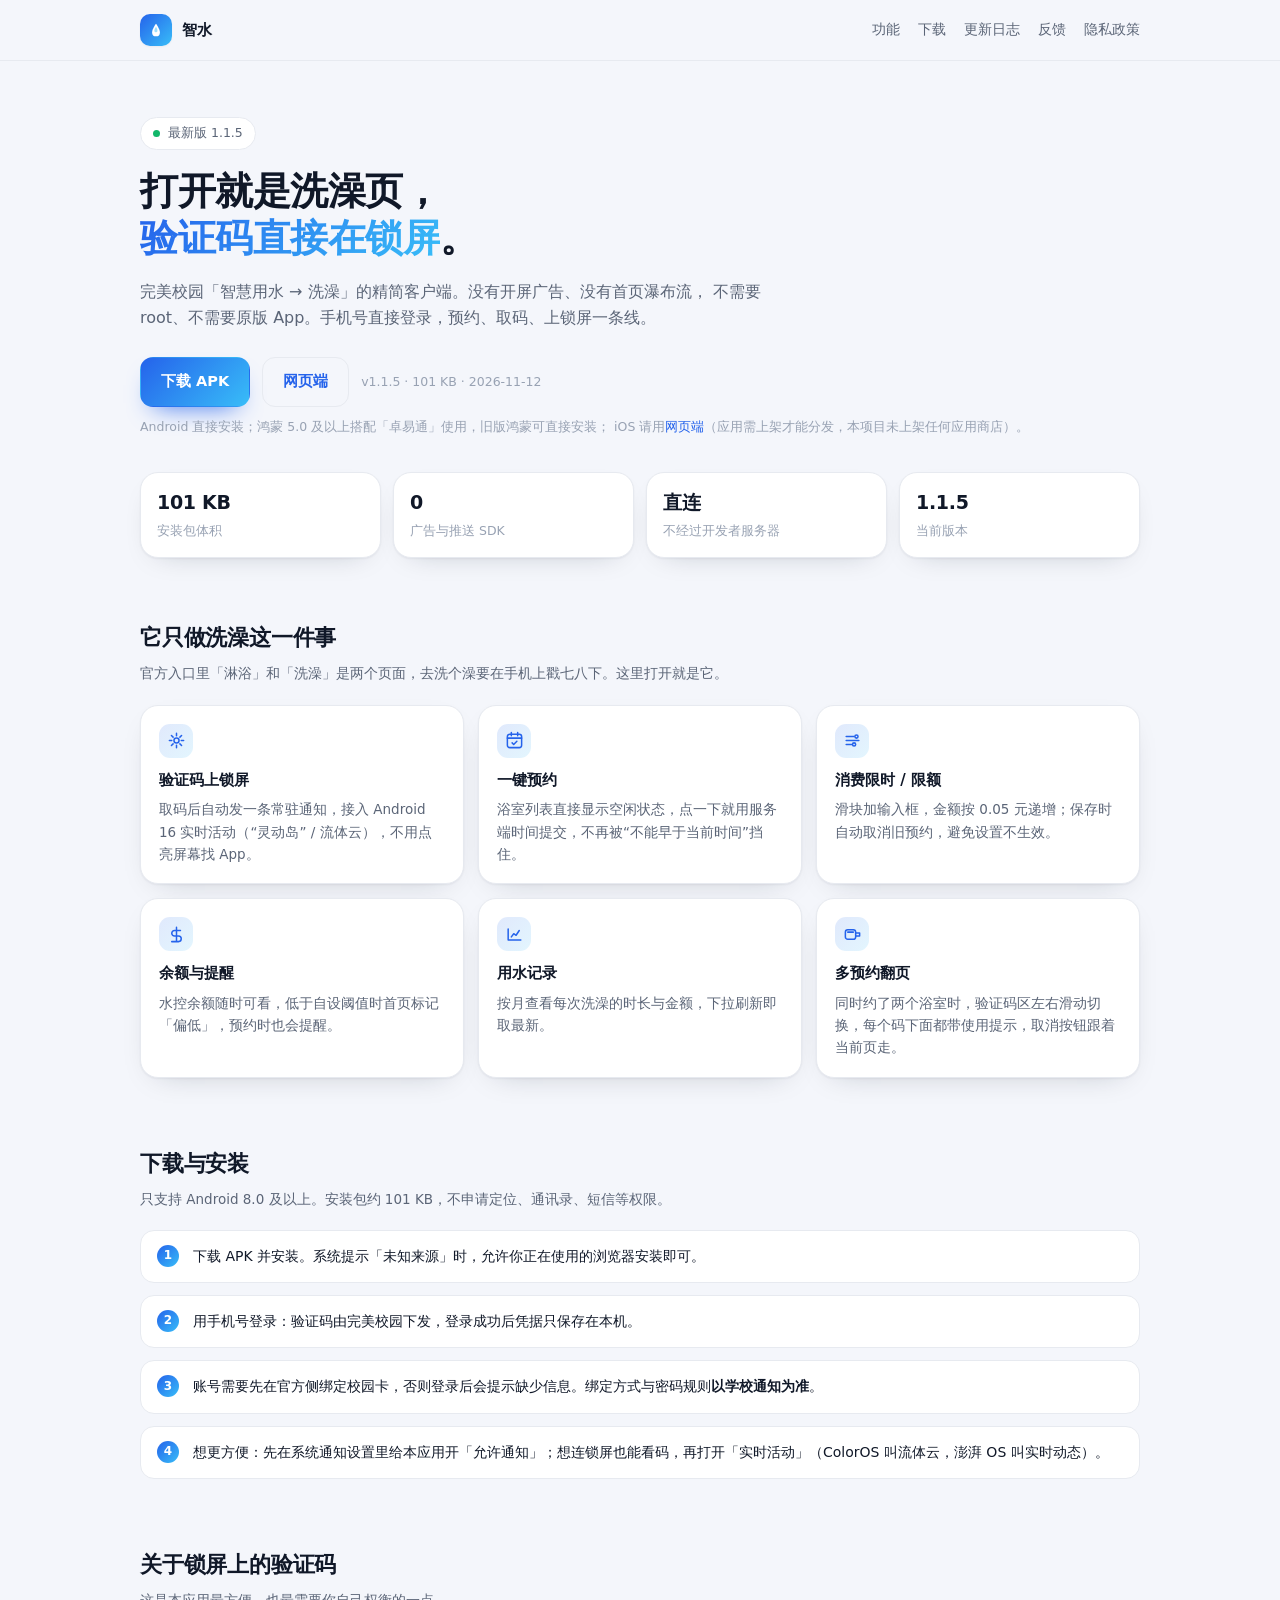
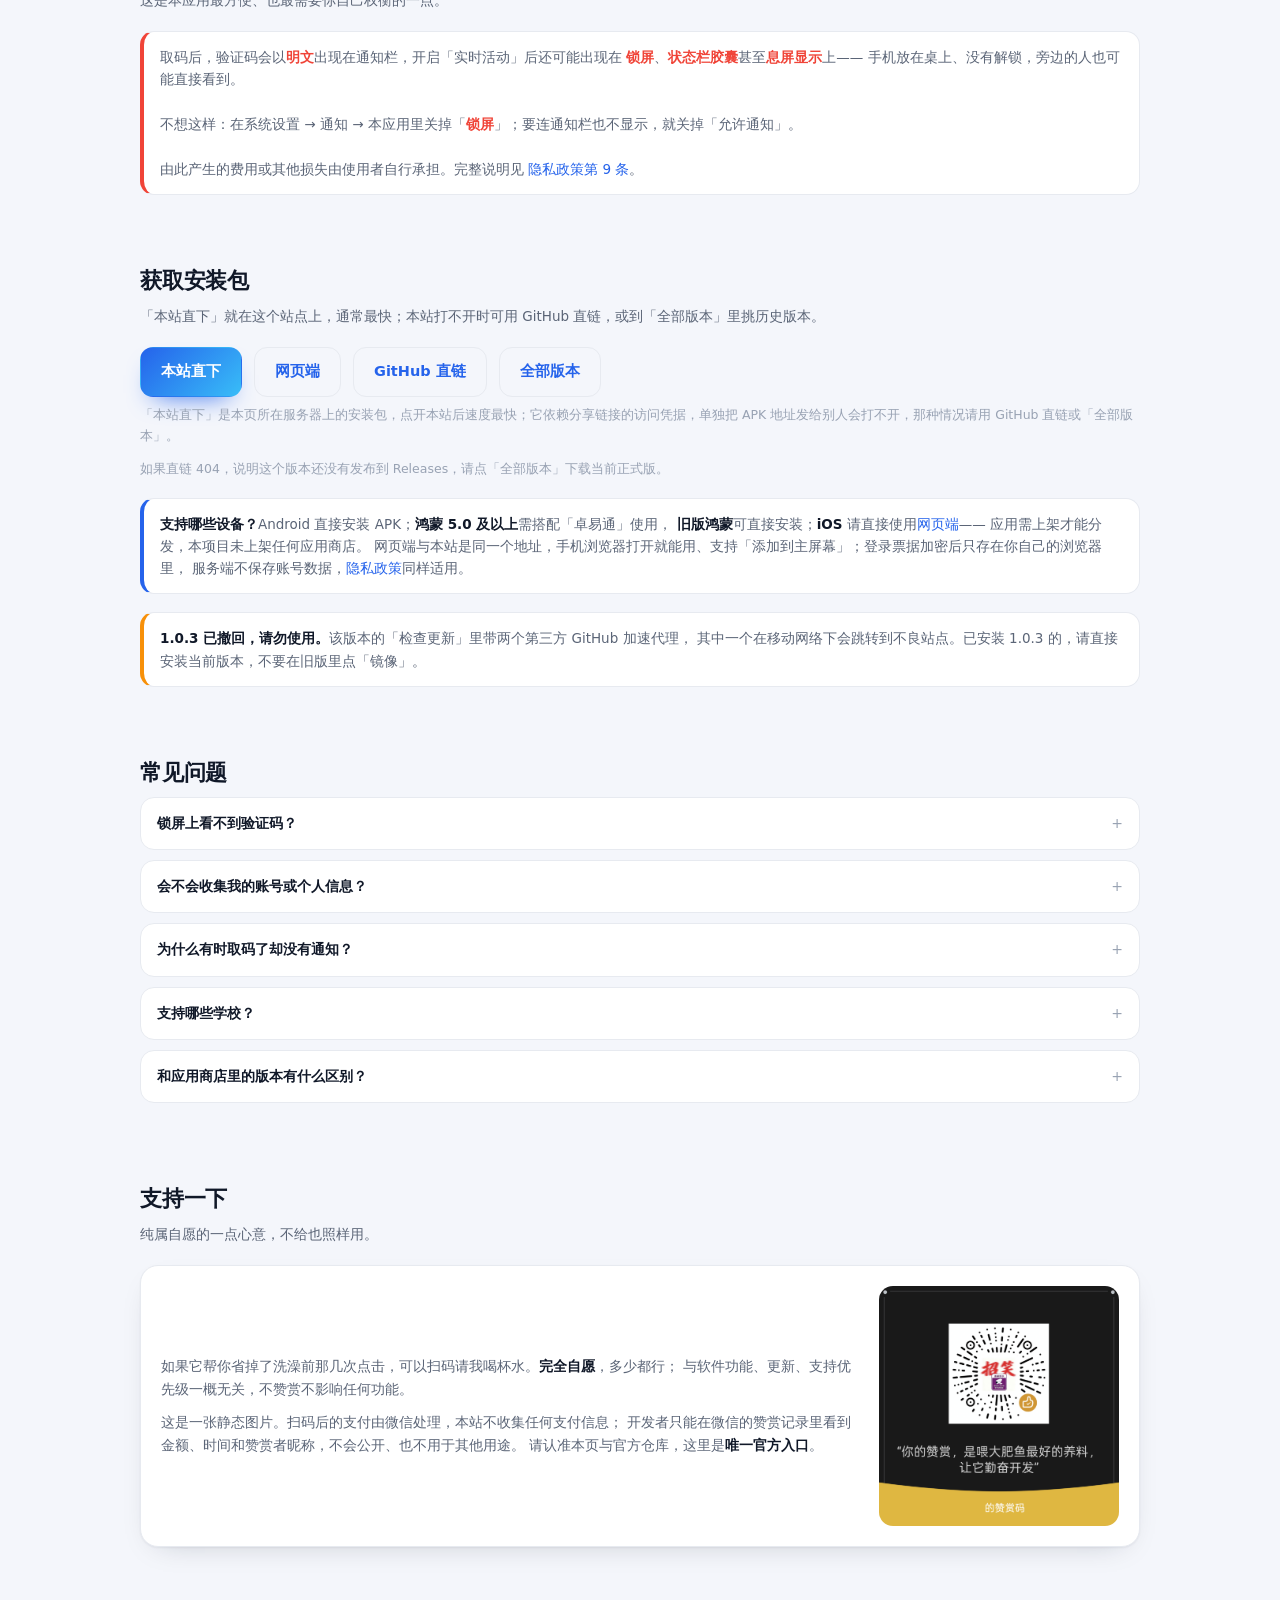
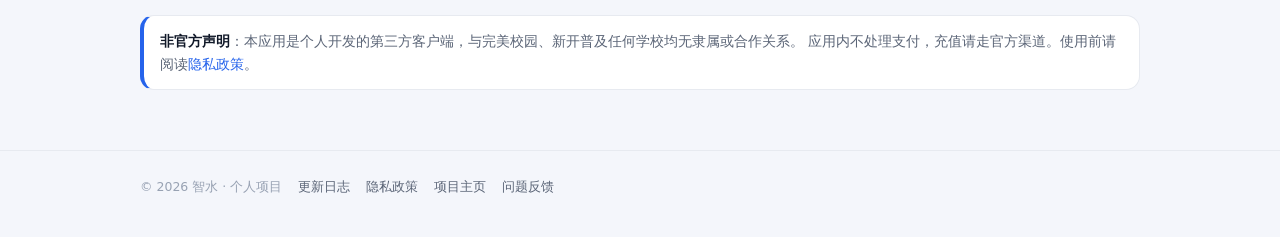
==== site/index.html @ 916ba5f3 "feat: 首屏与下载区用网页端入口替换 CDN 镜像按钮，注明各平台安装方式" ====
<!DOCTYPE html>
<html lang="zh-CN">
<head>
<meta charset="utf-8">
<meta name="viewport" content="width=device-width,initial-scale=1">
<title>智水 · 完美校园洗澡的精简客户端</title>
<meta name="description" content="只做一件事：打开就是洗澡页。验证码上锁屏、一键预约、消费限时限额，无广告、无推送、不收集账号信息。">
<meta name="theme-color" content="#f4f6fb">
<link rel="stylesheet" href="style.css">
<link rel="icon" href="data:image/svg+xml,%3Csvg xmlns='http://www.w3.org/2000/svg' viewBox='0 0 108 108'%3E%3Crect width='108' height='108' rx='26' fill='%232563eb'/%3E%3Cpath d='M54,20 C54,20 33,48 33,67 A21,21 0 0,0 75,67 C75,48 54,20 54,20 Z' fill='%23fff'/%3E%3C/svg%3E">
</head>
<body>

<header class="site">
  <div class="wrap">
    <a class="brand" href="index.html">
      <span class="logo">
        <svg viewBox="0 0 108 108" width="20" height="20" aria-hidden="true">
          <path fill="#fff" d="M54,20 C54,20 33,48 33,67 A21,21 0 0,0 75,67 C75,48 54,20 54,20 Z"/>
          <path fill="#4FC3F7" fill-opacity=".55" d="M45,58 C45,50 50,42 54,36 C58,42 62,50 62,58 A8.5,8.5 0 0,1 45,58 Z"/>
        </svg>
      </span>
      智水
    </a>
    <nav class="site">
      <a href="#features">功能</a>
      <a href="#download">下载</a>
      <a href="changelog.html">更新日志</a>
      <a href="feedback.html">反馈</a>
      <a href="privacy.html">隐私政策</a>
    </nav>
  </div>
</header>

<main class="wrap">

  <section class="hero">
    <span class="tag"><i class="dot"></i><span id="heroVersion">最新版</span></span>
    <h1>打开就是洗澡页，<br><em>验证码直接在锁屏</em>。</h1>
    <p class="lede">
      完美校园「智慧用水 → 洗澡」的精简客户端。没有开屏广告、没有首页瀑布流，
      不需要 root、不需要原版 App。手机号直接登录，预约、取码、上锁屏一条线。
    </p>
    <div class="cta">
      <a class="btn primary" id="dlLocal" href="#download" download>下载 APK</a>
      <a class="btn ghost" href="/web/">网页端</a>
      <span class="meta" id="dlMeta"></span>
    </div>
    <p class="meta" style="margin-top:10px">
      Android 直接安装；鸿蒙 5.0 及以上搭配「卓易通」使用，旧版鸿蒙可直接安装；
      iOS 请用<a href="/web/">网页端</a>（应用需上架才能分发，本项目未上架任何应用商店）。
    </p>

    <div class="stats">
      <div class="stat"><b id="statSize">—</b><span>安装包体积</span></div>
      <div class="stat"><b>0</b><span>广告与推送 SDK</span></div>
      <div class="stat"><b>直连</b><span>不经过开发者服务器</span></div>
      <div class="stat"><b id="statVersion">—</b><span>当前版本</span></div>
    </div>
  </section>

  <section class="block" id="features">
    <h2>它只做洗澡这一件事</h2>
    <p class="sub">官方入口里「淋浴」和「洗澡」是两个页面，去洗个澡要在手机上戳七八下。这里打开就是它。</p>
    <div class="grid">
      <div class="card">
        <div class="ico"><svg viewBox="0 0 24 24" fill="none" stroke="currentColor" stroke-width="1.9" stroke-linecap="round" stroke-linejoin="round"><path d="M12 3v3M12 21v-3M3 12h3M21 12h-3M5.6 5.6l2.1 2.1M16.3 16.3l2.1 2.1M18.4 5.6l-2.1 2.1M7.7 16.3l-2.1 2.1"/><circle cx="12" cy="12" r="3.2"/></svg></div>
        <h3>验证码上锁屏</h3>
        <p>取码后自动发一条常驻通知，接入 Android 16 实时活动（“灵动岛” / 流体云），不用点亮屏幕找 App。</p>
      </div>
      <div class="card">
        <div class="ico"><svg viewBox="0 0 24 24" fill="none" stroke="currentColor" stroke-width="1.9" stroke-linecap="round" stroke-linejoin="round"><path d="M8 2v4M16 2v4M3 9h18"/><rect x="3" y="4" width="18" height="17" rx="3"/><path d="M9 15l2 2 4-4"/></svg></div>
        <h3>一键预约</h3>
        <p>浴室列表直接显示空闲状态，点一下就用服务端时间提交，不再被“不能早于当前时间”挡住。</p>
      </div>
      <div class="card">
        <div class="ico"><svg viewBox="0 0 24 24" fill="none" stroke="currentColor" stroke-width="1.9" stroke-linecap="round" stroke-linejoin="round"><path d="M4 7h10M4 12h16M4 17h7"/><circle cx="17" cy="7" r="2"/><circle cx="14" cy="17" r="2"/></svg></div>
        <h3>消费限时 / 限额</h3>
        <p>滑块加输入框，金额按 0.05 元递增；保存时自动取消旧预约，避免设置不生效。</p>
      </div>
      <div class="card">
        <div class="ico"><svg viewBox="0 0 24 24" fill="none" stroke="currentColor" stroke-width="1.9" stroke-linecap="round" stroke-linejoin="round"><path d="M12 3v18M17 7H9.5a3.5 3.5 0 0 0 0 7h5a3.5 3.5 0 0 1 0 7H6"/></svg></div>
        <h3>余额与提醒</h3>
        <p>水控余额随时可看，低于自设阈值时首页标记「偏低」，预约时也会提醒。</p>
      </div>
      <div class="card">
        <div class="ico"><svg viewBox="0 0 24 24" fill="none" stroke="currentColor" stroke-width="1.9" stroke-linecap="round" stroke-linejoin="round"><path d="M4 19V5M4 19h16"/><path d="M8 15l3-4 3 2 4-6"/></svg></div>
        <h3>用水记录</h3>
        <p>按月查看每次洗澡的时长与金额，下拉刷新即取最新。</p>
      </div>
      <div class="card">
        <div class="ico"><svg viewBox="0 0 24 24" fill="none" stroke="currentColor" stroke-width="1.9" stroke-linecap="round" stroke-linejoin="round"><rect x="3" y="6" width="13" height="12" rx="3"/><path d="M16 10h5v4h-5"/><path d="M6 9h7"/></svg></div>
        <h3>多预约翻页</h3>
        <p>同时约了两个浴室时，验证码区左右滑动切换，每个码下面都带使用提示，取消按钮跟着当前页走。</p>
      </div>
    </div>
  </section>

  <section class="block">
    <h2>下载与安装</h2>
    <p class="sub">只支持 Android 8.0 及以上。安装包约 <span id="sizeInline">100 KB</span>，不申请定位、通讯录、短信等权限。</p>
    <ol class="steps">
      <li>下载 APK 并安装。系统提示「未知来源」时，允许你正在使用的浏览器安装即可。</li>
      <li>用手机号登录：验证码由完美校园下发，登录成功后凭据只保存在本机。</li>
      <li>账号需要先在官方侧绑定校园卡，否则登录后会提示缺少信息。绑定方式与密码规则<strong>以学校通知为准</strong>。</li>
      <li>想更方便：先在系统通知设置里给本应用开「允许通知」；想连锁屏也能看码，再打开「实时活动」（ColorOS 叫流体云，澎湃 OS 叫实时动态）。</li>
    </ol>
  </section>

  <section class="block">
    <h2>关于锁屏上的验证码</h2>
    <p class="sub">这是本应用最方便、也最需要你自己权衡的一点。</p>
    <div class="note danger">
      取码后，验证码会以<span class="red">明文</span>出现在通知栏，开启「实时活动」后还可能出现在
      <span class="red">锁屏</span>、<span class="red">状态栏胶囊</span>甚至<span class="red">息屏显示</span>上——
      手机放在桌上、没有解锁，旁边的人也可能直接看到。
      <br><br>
      不想这样：在系统设置 → 通知 → 本应用里关掉「<span class="red">锁屏</span>」；要连通知栏也不显示，就关掉「允许通知」。
      <br><br>
      由此产生的费用或其他损失由使用者自行承担。完整说明见
      <a href="privacy.html#s9">隐私政策第 9 条</a>。
    </div>
  </section>

  <section class="block" id="download">
    <h2>获取安装包</h2>
    <p class="sub">「本站直下」就在这个站点上，通常最快；本站打不开时可用 GitHub 直链，或到「全部版本」里挑历史版本。</p>
    <div class="cta" style="margin-top:8px">
      <a class="btn primary" id="dlLocal2" href="#" download>本站直下</a>
      <a class="btn ghost" href="/web/">网页端</a>
      <a class="btn ghost" id="dlPrimary2" href="#" target="_blank" rel="noopener">GitHub 直链</a>
      <a class="btn ghost" id="dlAll" href="#" target="_blank" rel="noopener">全部版本</a>
    </div>
    <p class="meta" style="margin-top:8px">「本站直下」是本页所在服务器上的安装包，点开本站后速度最快；它依赖分享链接的访问凭据，单独把 APK 地址发给别人会打不开，那种情况请用 GitHub 直链或「全部版本」。</p>
    <p class="meta" id="dlNote" style="margin-top:12px"></p>

    <div class="note" style="margin-top:18px">
      <strong>支持哪些设备？</strong>Android 直接安装 APK；<strong>鸿蒙 5.0 及以上</strong>需搭配「卓易通」使用，
      <strong>旧版鸿蒙</strong>可直接安装；<strong>iOS</strong> 请直接使用<a href="/web/">网页端</a>——
      应用需上架才能分发，本项目未上架任何应用商店。
      网页端与本站是同一个地址，手机浏览器打开就能用、支持「添加到主屏幕」；登录票据加密后只存在你自己的浏览器里，
      服务端不保存账号数据，<a href="privacy.html">隐私政策</a>同样适用。
    </div>

    <div class="note warn" style="margin-top:18px">
      <strong>1.0.3 已撤回，请勿使用。</strong>该版本的「检查更新」里带两个第三方 GitHub 加速代理，
      其中一个在移动网络下会跳转到不良站点。已安装 1.0.3 的，请直接安装当前版本，不要在旧版里点「镜像」。
    </div>
  </section>

  <section class="block">
    <h2>常见问题</h2>
    <details>
      <summary>锁屏上看不到验证码？</summary>
      <p>先确认系统里给本应用开了「允许通知」；再确认本应用通知页里的「实时活动」开关（ColorOS 叫「流体云显示实时活动」）已打开。
         部分系统还需要单独打开该应用的「锁屏」开关。应用内「设置 → 验证码显示」会显示当前状态，并给出对应提示。</p>
    </details>
    <details>
      <summary>会不会收集我的账号或个人信息？</summary>
      <p>不会上传到开发者服务器。登录凭据（token）与用户信息只存在本机；请求直接发往完美校园的水控接口。
         应用内没有统计 SDK、没有广告、没有崩溃上报。<br>
         唯一会写进云端的是你<strong>主动提交</strong>的<a href="feedback.html">问题反馈</a>——反馈内容、可选的联系方式、
         版本号与浏览器标识，只有开发者能查看，客户端读不到任何一条。<a href="privacy.html#s16">隐私政策第 16 节</a>有完整说明。</p>
    </details>
    <details>
      <summary>为什么有时取码了却没有通知？</summary>
      <p>常见的三种原因：通知权限被关掉；系统把通知归到「静默」；或者通知被系统的省电策略拦截。
         可以在「设置 → 验证码显示」查看当前状态，按提示去系统设置调整。</p>
    </details>
    <details>
      <summary>支持哪些学校？</summary>
      <p>凡是使用完美校园「智慧用水」的学校理论上都可用，但各校的水控服务与卡务规则不同，
         实际表现可能不一样。遇到问题直接在<a href="feedback.html">反馈页</a>留言即可，不需要 GitHub 账号。</p>
    </details>
    <details>
      <summary>和应用商店里的版本有什么区别？</summary>
      <p>本项目只通过 GitHub Releases 分发，不上架应用商店。安装包为个人开发者签名，升级时直接覆盖安装即可，
         不会丢登录态与设置。</p>
    </details>
  </section>

  <section class="block" id="support">
    <h2>支持一下</h2>
    <p class="sub">纯属自愿的一点心意，不给也照样用。</p>
    <div class="reward">
      <div class="reward-text">
        <p>如果它帮你省掉了洗澡前那几次点击，可以扫码请我喝杯水。<strong>完全自愿</strong>，多少都行；
           与软件功能、更新、支持优先级一概无关，不赞赏不影响任何功能。</p>
        <p class="meta">这是一张静态图片。扫码后的支付由微信处理，本站不收集任何支付信息；
           开发者只能在微信的赞赏记录里看到金额、时间和赞赏者昵称，不会公开、也不用于其他用途。
           请认准本页与官方仓库，这里是<strong>唯一官方入口</strong>。</p>
      </div>
      <img class="reward-qr" src="wechat-reward.png" alt="微信赞赏码" width="1080" height="1080" loading="lazy">
    </div>
  </section>

  <section class="block">
    <div class="note">
      <strong>非官方声明</strong>：本应用是个人开发的第三方客户端，与完美校园、新开普及任何学校均无隶属或合作关系。
      应用内不处理支付，充值请走官方渠道。使用前请阅读<a href="privacy.html">隐私政策</a>。
    </div>
  </section>

</main>

<footer class="site">
  <div class="wrap row">
    <span>© 2026 智水 · 个人项目</span>
    <a href="changelog.html">更新日志</a>
    <a href="privacy.html">隐私政策</a>
    <a id="footRepo" href="#" target="_blank" rel="noopener">项目主页</a>
    <a href="feedback.html">问题反馈</a>
  </div>
</footer>

<script src="site-config.js"></script>
<script>
(function () {
  var S = window.SITE || {};
  var L = S.latest || {};
  var repo = S.repo || '';
  var base = 'https://github.com/' + repo;
  var tag = L.tag || ('v' + L.version);
  var apk = L.apkName || ('zhishui-' + L.version + '.apk');
  var dl = base + '/releases/download/' + tag + '/' + apk;
  var kb = L.sizeBytes ? Math.round(L.sizeBytes / 1024) + ' KB' : '';

  function set(id, text) { var el = document.getElementById(id); if (el) el.textContent = text; }
  function href(id, url) { var el = document.getElementById(id); if (el) el.href = url; }

  set('heroVersion', '最新版 ' + (L.version || ''));
  set('statVersion', L.version || '—');
  if (kb) { set('statSize', kb); set('sizeInline', kb); }
  set('dlMeta', (L.version ? 'v' + L.version + ' · ' : '') + kb + (L.date ? ' · ' + L.date : ''));
  set('dlNote', '如果直链 404，说明这个版本还没有发布到 Releases，请点「全部版本」下载当前正式版。');

  /* 本站直下：相对路径，靠页面本身的访问凭据取文件 */
  var local = L.localPath ? L.localPath : apk;
  ['dlLocal', 'dlLocal2'].forEach(function (id) { href(id, local); });
  ['dlPrimary', 'dlPrimary2'].forEach(function (id) { if (id !== 'dlLocal') href(id, dl); });
  href('dlAll', base + '/releases');
  href('footRepo', base);
  href('footIssue', S.contact || (base + '/issues'));
})();
</script>
</body>
</html>
---- site/style.css ----
/* 智水官网：单文件样式，无构建步骤。
   设计沿用 App：品牌蓝渐变、18px 圆角卡片、深浅两套主题。
   所有路径均为相对路径，部署到 GitHub Pages / 任意静态托管都不用改。 */
:root{
  --bg:#f4f6fb; --card:#fff; --ink:#101828; --ink2:#5b6577; --ink3:#98a2b3;
  --line:#e7eaf0; --brand:#2563eb; --brand2:#38bdf8;
  --ok:#12b76a; --warn:#f79009; --danger:#f04438;
  --shadow:0 1px 2px rgba(16,24,40,.05), 0 10px 30px -18px rgba(16,24,40,.28);
  --r:18px; --maxw:1040px;
}
@media (prefers-color-scheme:dark){
  :root{
    --bg:#0b1220; --card:#141b2d; --ink:#f2f5fa; --ink2:#a3aec2; --ink3:#6b7891;
    --line:#212b42; --brand:#4f8dff; --brand2:#2dd4bf;
    --shadow:0 1px 2px rgba(0,0,0,.4), 0 18px 40px -24px rgba(0,0,0,.9);
  }
}
*{box-sizing:border-box}
html,body{margin:0;padding:0}
body{
  background:var(--bg); color:var(--ink); line-height:1.65;
  font:15px/1.65 -apple-system,BlinkMacSystemFont,"PingFang SC","Microsoft YaHei",system-ui,sans-serif;
  -webkit-font-smoothing:antialiased;
}
a{color:var(--brand);text-decoration:none}
a:hover{text-decoration:underline}
.wrap{max-width:var(--maxw);margin:0 auto;padding:0 20px}

/* 顶栏 */
header.site{
  position:sticky;top:0;z-index:20;
  /* 先给不透明兜底：老 WebView 不认 color-mix，否则顶栏会变透明、文字压在内容上 */
  background:var(--bg);
  background:color-mix(in srgb,var(--bg) 86%,transparent);
  backdrop-filter:blur(12px);border-bottom:1px solid var(--line);
}
header.site .wrap{display:flex;align-items:center;gap:12px;height:60px}
.brand{display:flex;align-items:center;gap:10px;font-weight:700;color:var(--ink)}
.brand:hover{text-decoration:none}
.logo{width:32px;height:32px;border-radius:10px;display:grid;place-items:center;
  background:linear-gradient(135deg,var(--brand),var(--brand2));box-shadow:var(--shadow)}
nav.site{margin-left:auto;display:flex;gap:18px;font-size:14px;color:var(--ink2)}
nav.site a{color:var(--ink2)}
nav.site a:hover{color:var(--brand);text-decoration:none}

/* Hero */
.hero{padding:56px 0 20px}
.hero .tag{display:inline-flex;align-items:center;gap:8px;font-size:12.5px;color:var(--ink2);
  background:var(--card);border:1px solid var(--line);border-radius:999px;padding:5px 12px}
.dot{width:7px;height:7px;border-radius:50%;background:var(--ok)}
h1{font-size:38px;line-height:1.25;margin:18px 0 12px;letter-spacing:-.5px}
h1 em{font-style:normal;background:linear-gradient(135deg,var(--brand),var(--brand2));
  -webkit-background-clip:text;background-clip:text;color:transparent}
.lede{font-size:16px;color:var(--ink2);max-width:660px}
.cta{display:flex;flex-wrap:wrap;gap:12px;margin-top:26px;align-items:center}
.btn{display:inline-flex;align-items:center;gap:8px;border-radius:13px;padding:12px 20px;
  font-weight:650;font-size:14.5px;border:1.5px solid transparent;cursor:pointer}
.btn.primary{background:linear-gradient(135deg,var(--brand),var(--brand2));color:#fff;
  box-shadow:0 12px 26px -14px var(--brand)}
.btn.primary:hover{text-decoration:none;filter:brightness(1.04)}
.btn.ghost{background:transparent;border-color:var(--line);color:var(--brand)}
.btn.ghost:hover{text-decoration:none;border-color:var(--brand)}
.meta{font-size:12.5px;color:var(--ink3)}

/* 数字条 */
.stats{display:grid;grid-template-columns:repeat(4,1fr);gap:12px;margin:34px 0 8px}
.stat{background:var(--card);border:1px solid var(--line);border-radius:var(--r);padding:14px 16px;box-shadow:var(--shadow)}
.stat b{display:block;font-size:19px;letter-spacing:-.3px}
.stat span{font-size:12.5px;color:var(--ink3)}

/* 区块 */
section.block{padding:34px 0}
h2{font-size:22px;margin:0 0 6px;letter-spacing:-.2px}
.sub{color:var(--ink2);font-size:13.5px;margin:0 0 20px}
.grid{display:grid;grid-template-columns:repeat(3,1fr);gap:14px}
.card{background:var(--card);border:1px solid var(--line);border-radius:var(--r);
  padding:18px;box-shadow:var(--shadow)}
.card h3{margin:0 0 6px;font-size:15px}
.card p{margin:0;color:var(--ink2);font-size:13.5px}
.ico{width:34px;height:34px;border-radius:11px;display:grid;place-items:center;margin-bottom:10px;
  background:linear-gradient(135deg,rgba(37,99,235,.14),rgba(56,189,248,.14));color:var(--brand)}
.ico svg{width:19px;height:19px}

/* 说明块 */
.note{background:var(--card);border:1px solid var(--line);border-left:4px solid var(--brand);
  border-radius:14px;padding:14px 16px;color:var(--ink2);font-size:13.5px}
.note strong{color:var(--ink)}
.note.warn{border-left-color:var(--warn)}
.note.danger{border-left-color:var(--danger)}
.red{color:var(--danger);font-weight:650}

/* 自愿赞赏：二维码自带深色底与白底码区，深浅主题下都能扫；不额外加白底 */
.reward{display:flex;gap:22px;align-items:center;background:var(--card);border:1px solid var(--line);
  border-radius:var(--r);padding:20px;box-shadow:var(--shadow)}
.reward-text{flex:1;min-width:0}
.reward-text p{margin:0 0 10px;font-size:14px;color:var(--ink2)}
.reward-text p:last-child{margin-bottom:0}
.reward-text strong{color:var(--ink)}
.reward-qr{display:block;width:240px;max-width:100%;height:auto;border-radius:14px;flex-shrink:0}

/* 步骤 */
ol.steps{counter-reset:s;list-style:none;padding:0;margin:0;display:grid;gap:12px}
ol.steps li{position:relative;background:var(--card);border:1px solid var(--line);border-radius:14px;
  padding:14px 16px 14px 52px;font-size:14px}
ol.steps li:before{counter-increment:s;content:counter(s);position:absolute;left:16px;top:14px;
  width:22px;height:22px;border-radius:50%;display:grid;place-items:center;font-size:12px;font-weight:700;
  color:#fff;background:linear-gradient(135deg,var(--brand),var(--brand2))}

/* FAQ */
details{background:var(--card);border:1px solid var(--line);border-radius:14px;padding:14px 16px;margin-bottom:10px}
details summary{cursor:pointer;font-weight:600;font-size:14px;list-style:none}
details summary::-webkit-details-marker{display:none}
details summary:after{content:"+";float:right;color:var(--ink3);font-weight:400}
details[open] summary:after{content:"–"}
details p{margin:10px 0 0;color:var(--ink2);font-size:13.5px}

/* 表单（反馈页）：与卡片同一套圆角，输入框用边框而不是阴影，避免页面变花 */
.field{margin-bottom:18px}
.field > label{display:block;font-size:13.5px;font-weight:650;margin-bottom:8px;color:var(--ink)}
.field input[type=text],.field textarea{
  width:100%;font:inherit;font-size:14px;color:var(--ink);background:var(--card);
  border:1px solid var(--line);border-radius:12px;padding:11px 13px;outline:none;
  transition:border-color .15s,box-shadow .15s}
.field textarea{min-height:136px;resize:vertical;line-height:1.75}
.field input[type=text]::placeholder,.field textarea::placeholder{color:var(--ink3)}
.field input[type=text]:focus,.field textarea:focus{
  border-color:var(--brand);box-shadow:0 0 0 3px rgba(37,99,235,.12)}
.field .help{font-size:12px;color:var(--ink3);margin-top:7px;line-height:1.6}
.count{font-size:11.5px;color:var(--ink3);text-align:right;margin-top:5px}
.chips{display:flex;gap:8px;flex-wrap:wrap}
.chip{border:1px solid var(--line);border-radius:999px;padding:7px 15px;font-size:13px;
  color:var(--ink2);background:var(--card);cursor:pointer;font-family:inherit}
.chip:hover{border-color:var(--brand);color:var(--brand)}
.chip.on{border-color:var(--brand);color:var(--brand);background:rgba(37,99,235,.08);font-weight:650}
.formmsg{margin-top:14px;font-size:13px;line-height:1.75;min-height:1px}
.formmsg.ok{color:var(--ok)}
.formmsg.err{color:var(--danger)}
@media (prefers-color-scheme:dark){
  .chip.on{background:rgba(79,141,255,.14)}
  .field input[type=text]:focus,.field textarea:focus{box-shadow:0 0 0 3px rgba(79,141,255,.18)}
}

/* 页脚 */
footer.site{border-top:1px solid var(--line);margin-top:26px;padding:26px 0 40px;color:var(--ink3);font-size:12.5px}
footer.site .row{display:flex;flex-wrap:wrap;gap:16px;align-items:center}
footer.site a{color:var(--ink2)}

/* 政策/日志页 */
article.doc{padding:36px 0 20px;max-width:820px}
article.doc h1{font-size:28px;margin:0 0 8px}
.pmeta{font-size:12.5px;color:var(--ink3);margin:0 0 22px}
article.doc h2{font-size:17px;margin:26px 0 8px;padding-top:6px}
article.doc p,article.doc li{font-size:14px;color:var(--ink2)}
article.doc strong{color:var(--ink)}
article.doc ul{padding-left:20px}
article.doc .toc{background:var(--card);border:1px solid var(--line);border-radius:14px;padding:14px 18px;margin:0 0 24px}
article.doc .toc ol{margin:6px 0 0;padding-left:18px;font-size:13.5px}
article.doc .toc a{color:var(--ink2)}
.log{border-left:2px solid var(--line);margin-left:6px;padding-left:18px}
.log .item{position:relative;margin-bottom:22px}
.log .item:before{content:"";position:absolute;left:-25px;top:7px;width:9px;height:9px;border-radius:50%;
  background:var(--brand);box-shadow:0 0 0 3px var(--bg)}
.log h3{margin:0 0 4px;font-size:15px}
.log .when{font-size:12px;color:var(--ink3);margin-bottom:6px}
.log ul{margin:6px 0 0;padding-left:18px}
.log li{font-size:13.5px;color:var(--ink2);margin:3px 0}

@media (max-width:820px){
  h1{font-size:30px}
  .stats{grid-template-columns:repeat(2,1fr)}
  .grid{grid-template-columns:1fr}
  /* 五个导航项在 390px 下会挤掉最后一项（曾经把「隐私政策」整条裁掉），
     收紧间距与字号；仍不换行，保持一行。 */
  nav.site{gap:10px;font-size:12.5px}
  .wrap{padding:0 16px}
  .reward{flex-direction:column;align-items:stretch}
  .reward-qr{width:220px;margin:0 auto}
}
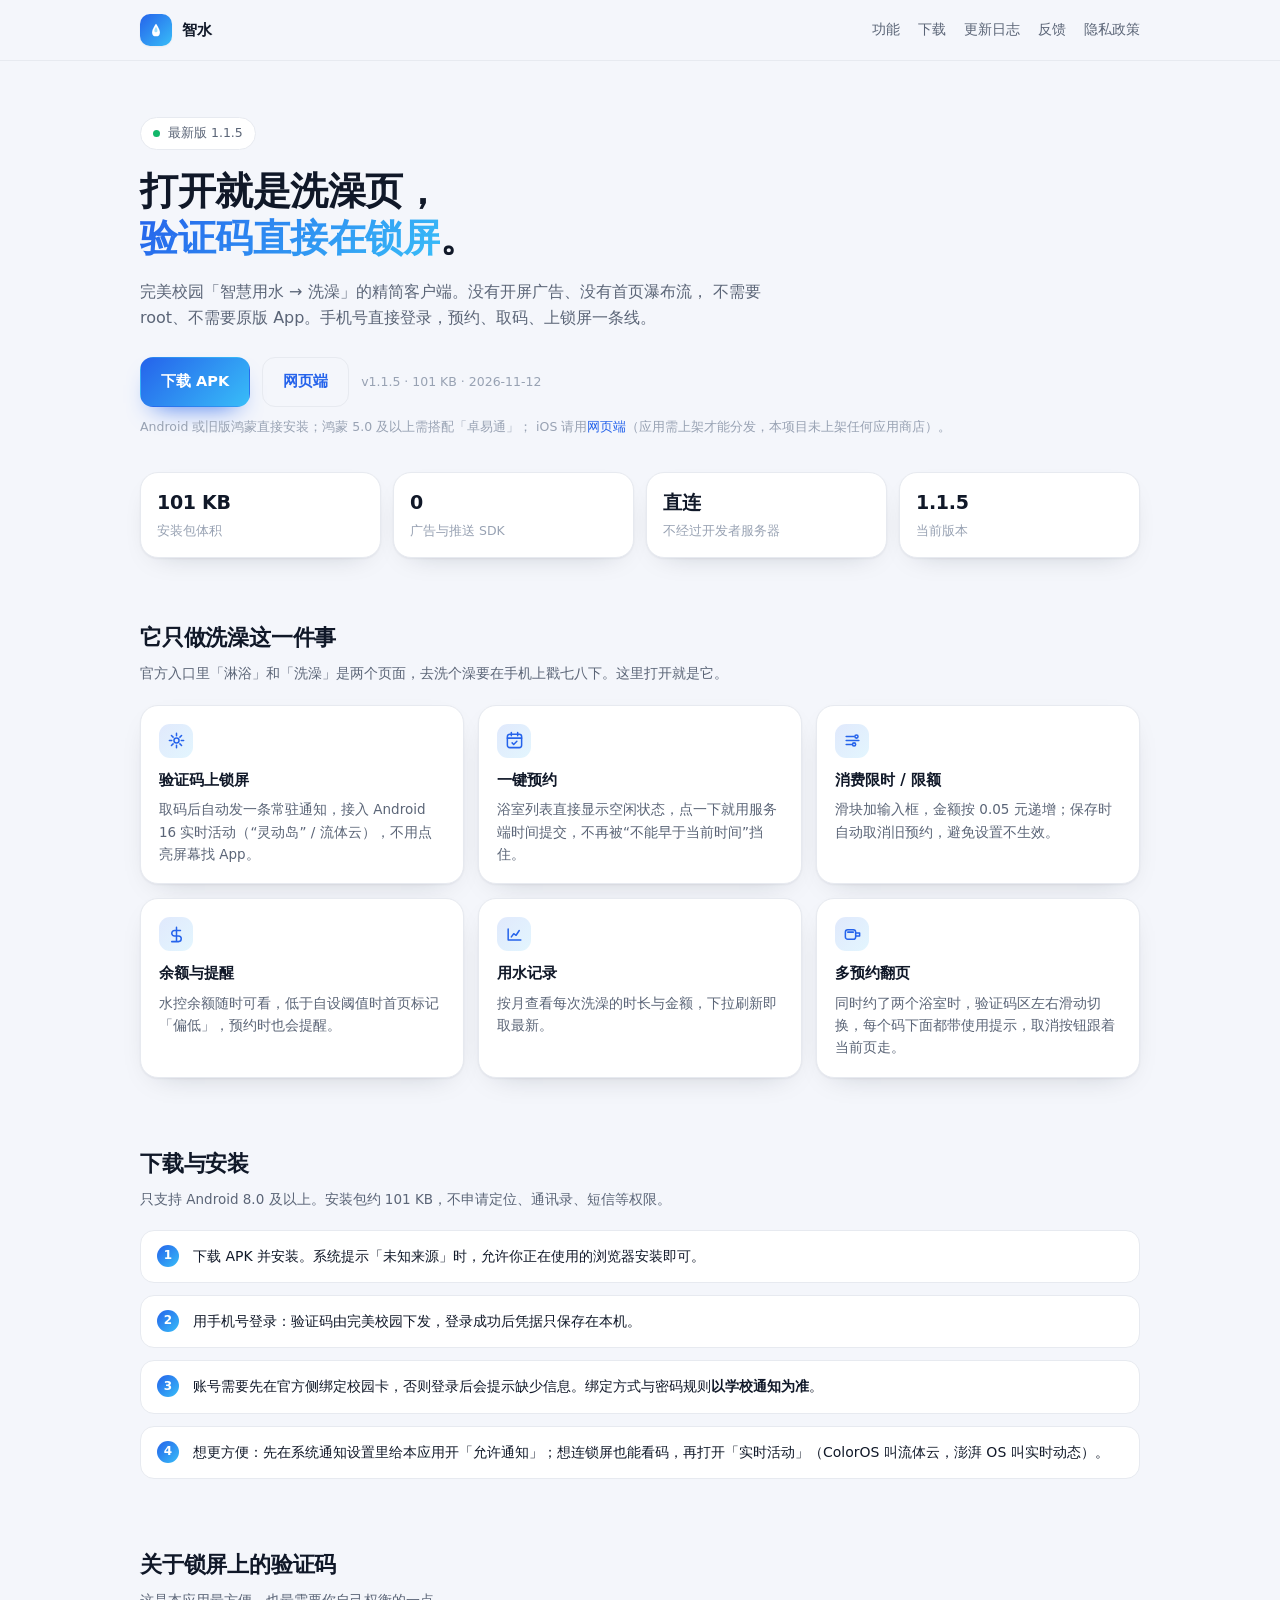
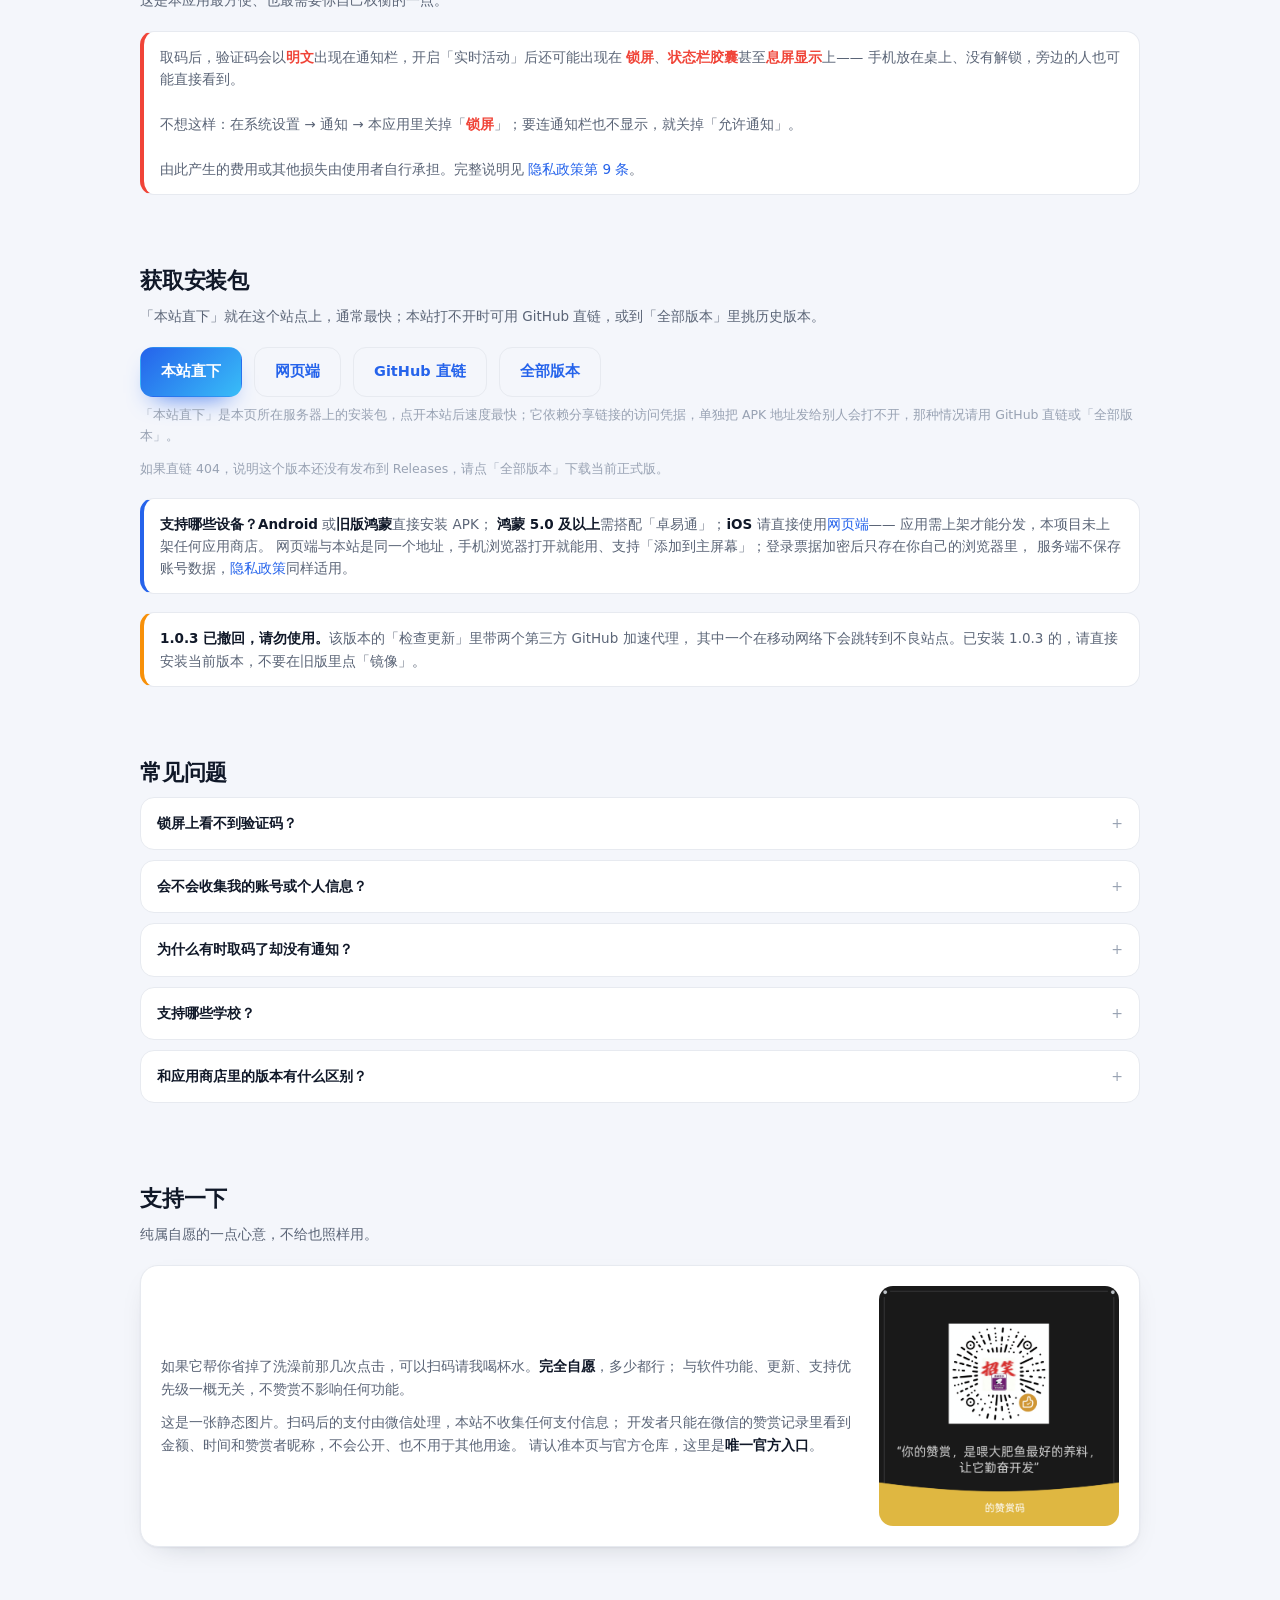
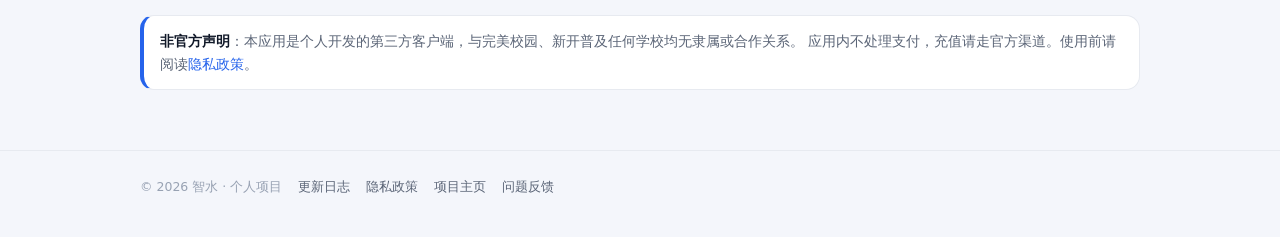
==== commit 026d6474: "fix(site): 平台说明措辞调整为「Android 或旧版鸿蒙直接装，鸿蒙 5.0+ 需卓易通」" ====
--- a/site/index.html
+++ b/site/index.html
@@ -47,7 +47,7 @@
       <span class="meta" id="dlMeta"></span>
     </div>
     <p class="meta" style="margin-top:10px">
-      Android 直接安装；鸿蒙 5.0 及以上搭配「卓易通」使用，旧版鸿蒙可直接安装；
+      Android 或旧版鸿蒙直接安装；鸿蒙 5.0 及以上需搭配「卓易通」；
       iOS 请用<a href="/web/">网页端</a>（应用需上架才能分发，本项目未上架任何应用商店）。
     </p>
 
@@ -135,8 +135,8 @@
     <p class="meta" id="dlNote" style="margin-top:12px"></p>
 
     <div class="note" style="margin-top:18px">
-      <strong>支持哪些设备？</strong>Android 直接安装 APK；<strong>鸿蒙 5.0 及以上</strong>需搭配「卓易通」使用，
-      <strong>旧版鸿蒙</strong>可直接安装；<strong>iOS</strong> 请直接使用<a href="/web/">网页端</a>——
+      <strong>支持哪些设备？</strong><strong>Android</strong> 或<strong>旧版鸿蒙</strong>直接安装 APK；
+      <strong>鸿蒙 5.0 及以上</strong>需搭配「卓易通」；<strong>iOS</strong> 请直接使用<a href="/web/">网页端</a>——
       应用需上架才能分发，本项目未上架任何应用商店。
       网页端与本站是同一个地址，手机浏览器打开就能用、支持「添加到主屏幕」；登录票据加密后只存在你自己的浏览器里，
       服务端不保存账号数据，<a href="privacy.html">隐私政策</a>同样适用。
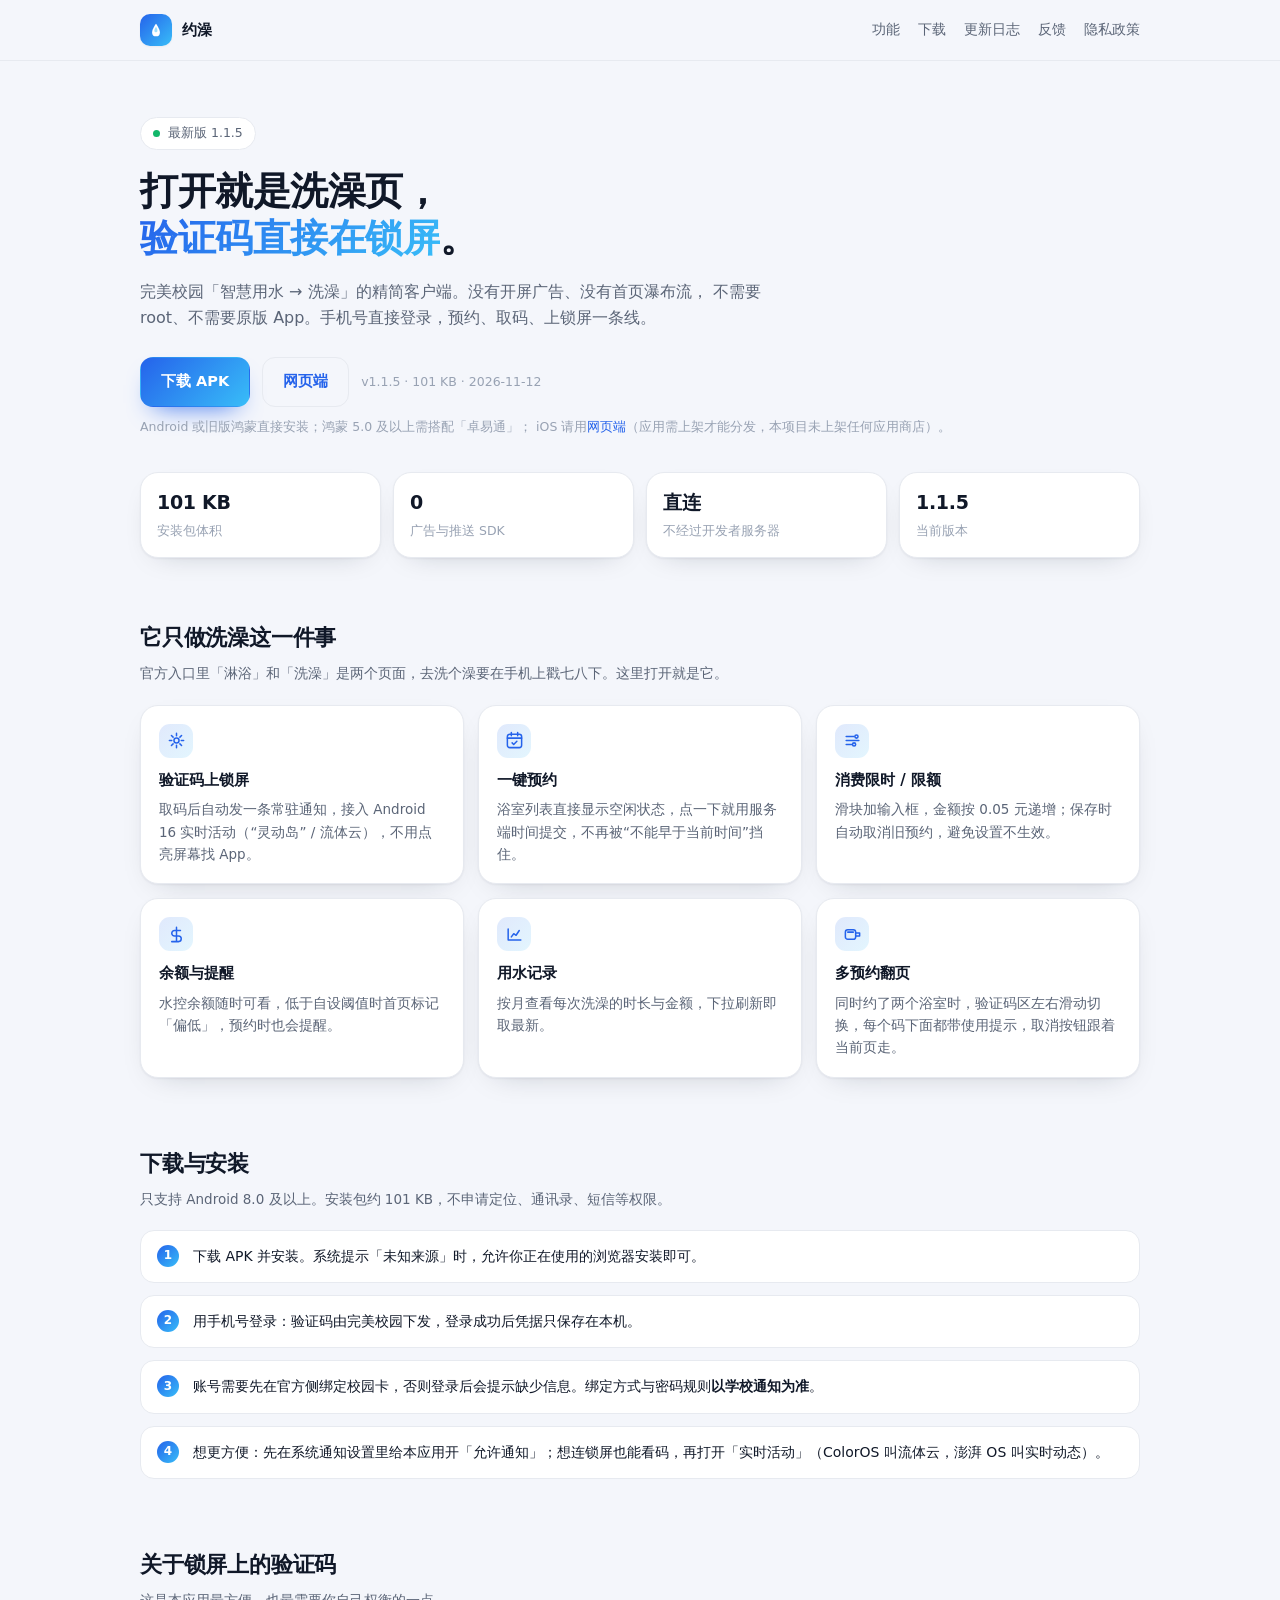
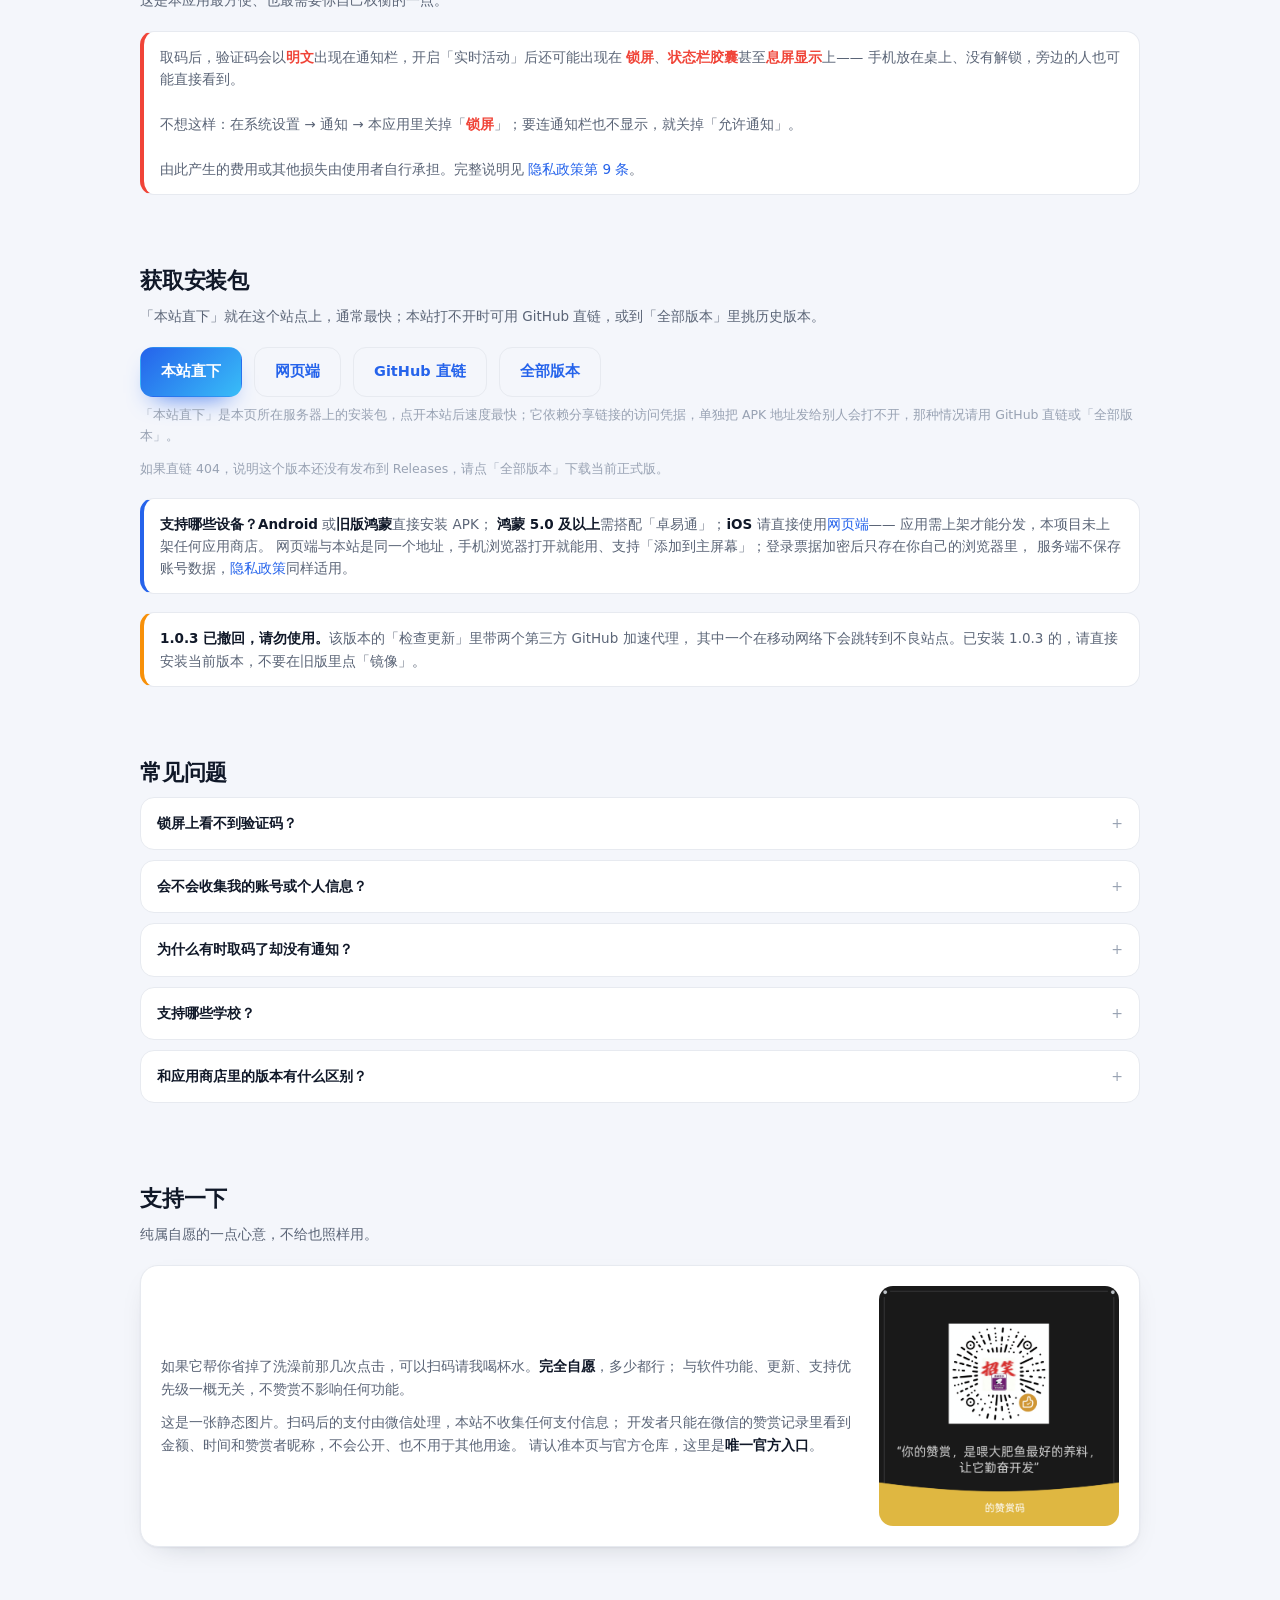
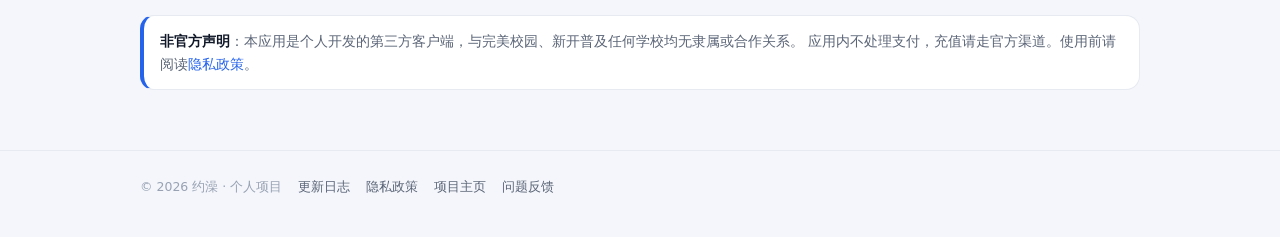
==== commit 4f3dc240: "chore: 应用更名为「约澡」 桌面图标下面显示的名字、分享标题、官网标题与页脚一并改掉。 「澡」是黏着语素，不能单说，所以「X+澡」的结构都不通；只有 「约(动)+澡(宾)」成立，和约饭、约球同构" ====
--- a/site/index.html
+++ b/site/index.html
@@ -3,7 +3,7 @@
 <head>
 <meta charset="utf-8">
 <meta name="viewport" content="width=device-width,initial-scale=1">
-<title>智水 · 完美校园洗澡的精简客户端</title>
+<title>约澡 · 完美校园洗澡的精简客户端</title>
 <meta name="description" content="只做一件事：打开就是洗澡页。验证码上锁屏、一键预约、消费限时限额，无广告、无推送、不收集账号信息。">
 <meta name="theme-color" content="#f4f6fb">
 <link rel="stylesheet" href="style.css">
@@ -20,7 +20,7 @@
           <path fill="#4FC3F7" fill-opacity=".55" d="M45,58 C45,50 50,42 54,36 C58,42 62,50 62,58 A8.5,8.5 0 0,1 45,58 Z"/>
         </svg>
       </span>
-      智水
+      约澡
     </a>
     <nav class="site">
       <a href="#features">功能</a>
@@ -205,7 +205,7 @@
 
 <footer class="site">
   <div class="wrap row">
-    <span>© 2026 智水 · 个人项目</span>
+    <span>© 2026 约澡 · 个人项目</span>
     <a href="changelog.html">更新日志</a>
     <a href="privacy.html">隐私政策</a>
     <a id="footRepo" href="#" target="_blank" rel="noopener">项目主页</a>
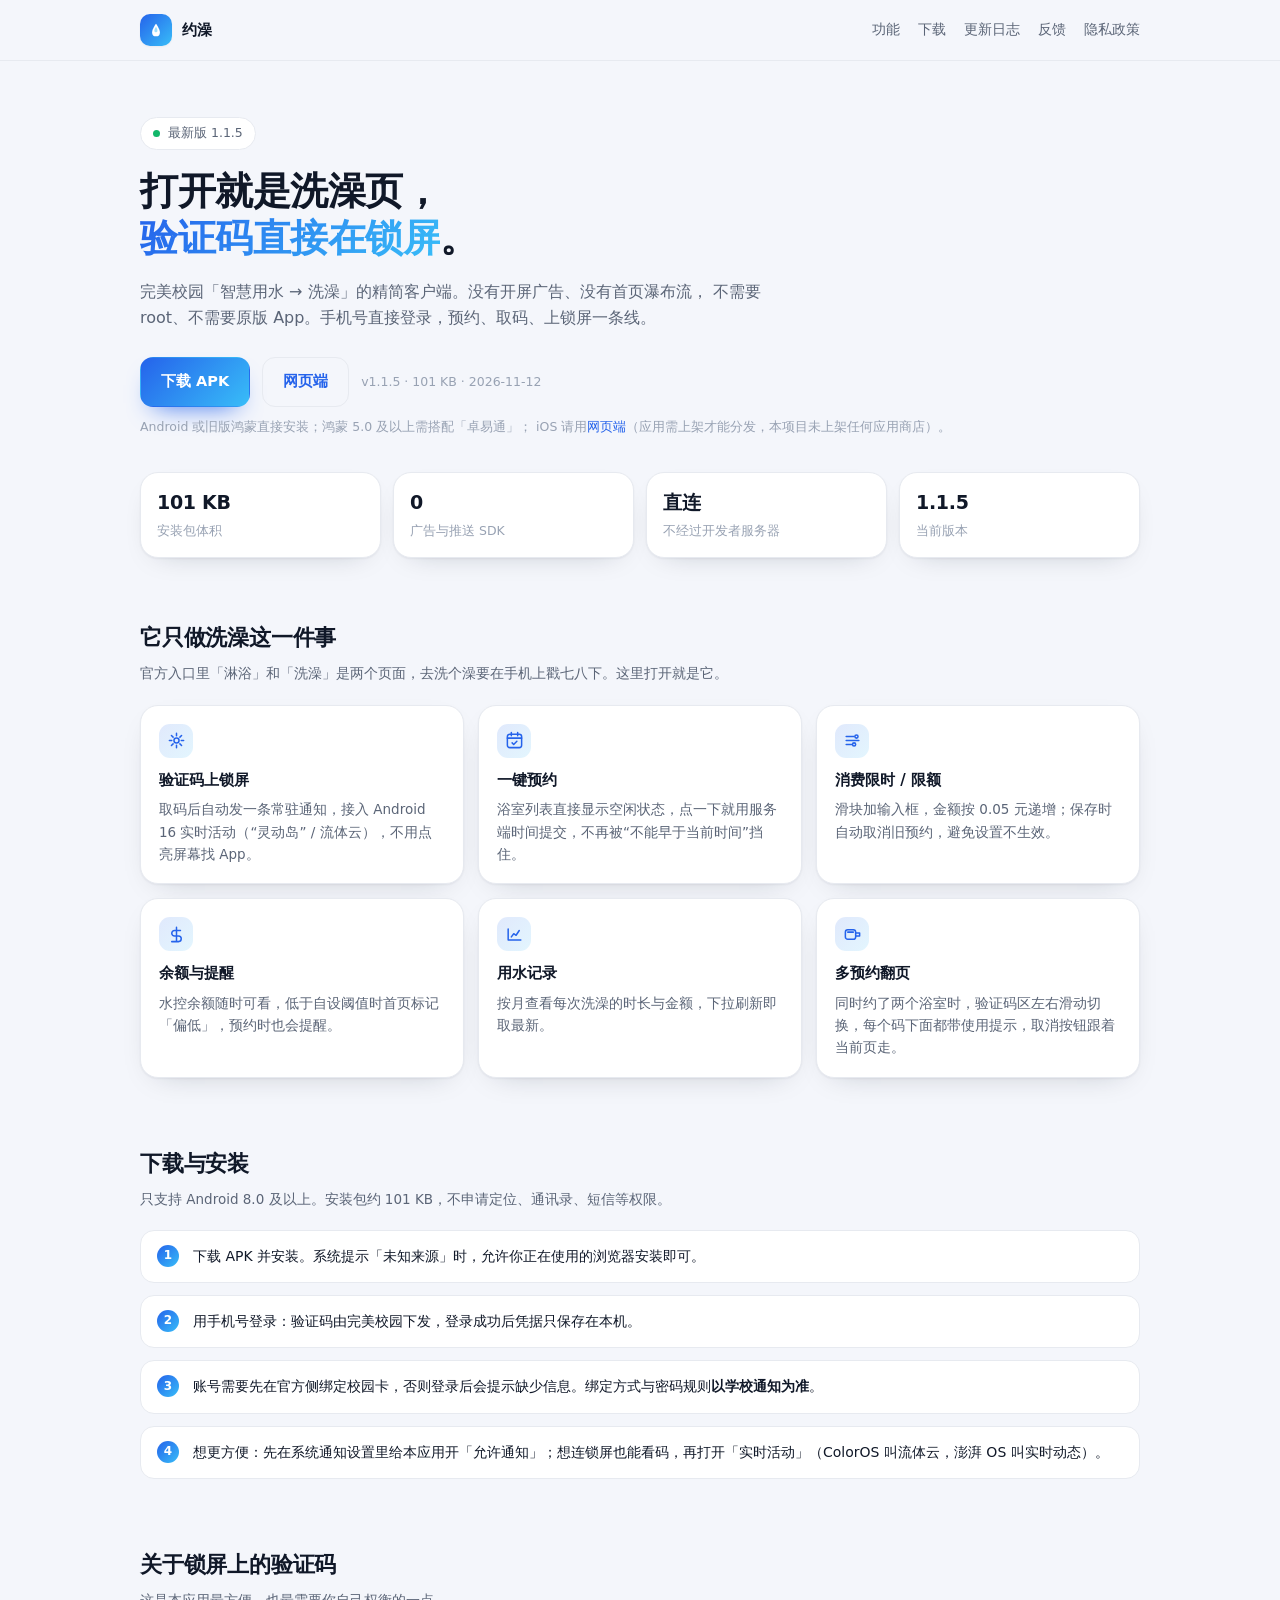
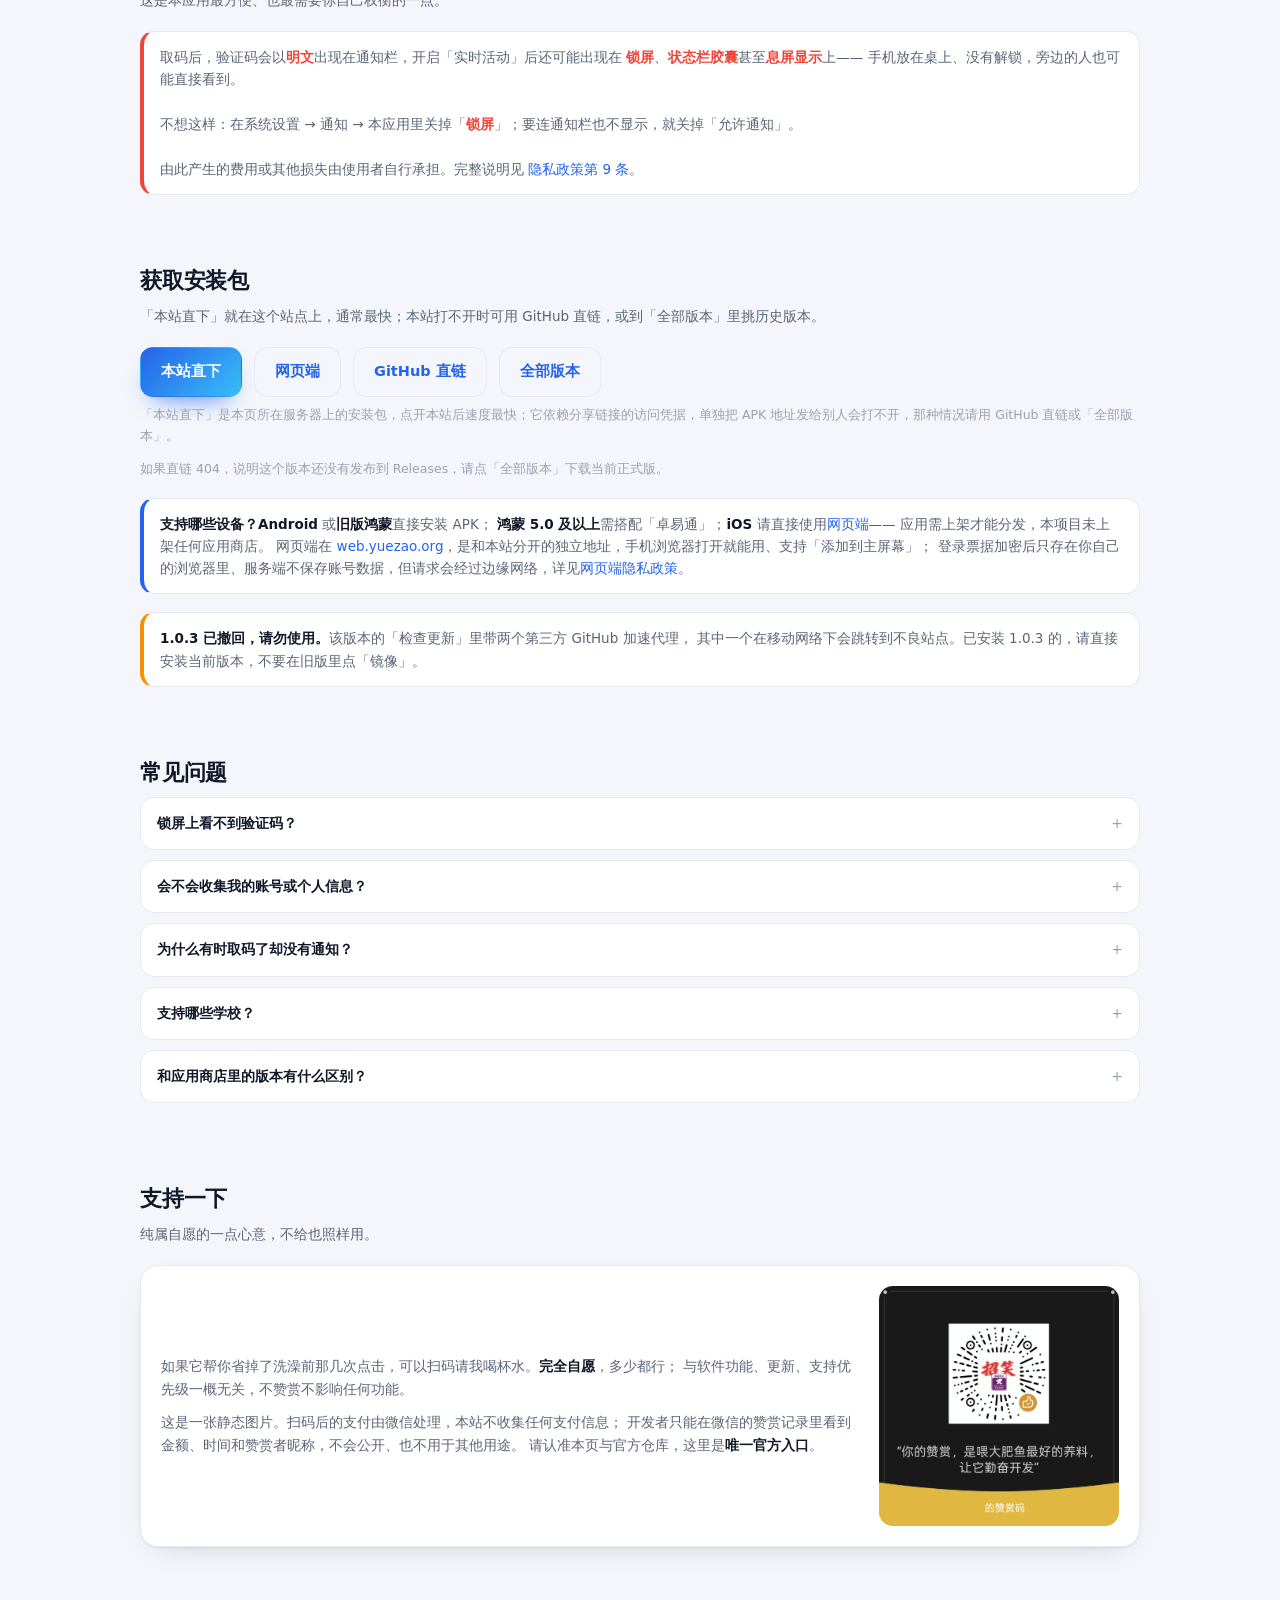
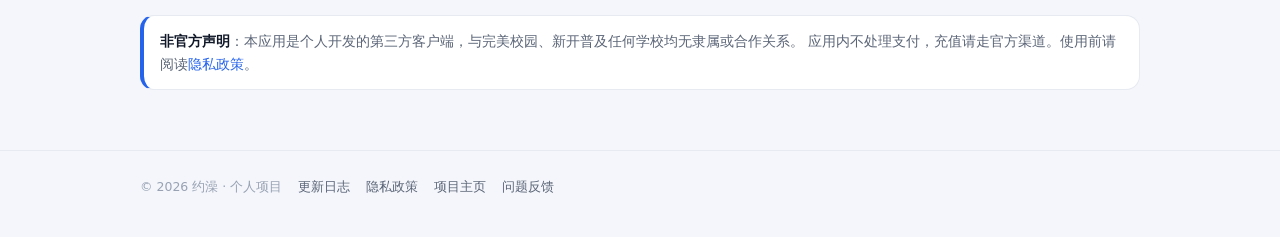
==== commit a27aa37d: "feat(privacy): 官网按端拆分隐私政策，入口页 + 两份独立正文 参考同类项目 m.njust.store/privacy.html 的做法：因为 Android 与网页端的请求 链路根本" ====
--- a/site/index.html
+++ b/site/index.html
@@ -43,12 +43,12 @@
     </p>
     <div class="cta">
       <a class="btn primary" id="dlLocal" href="#download" download>下载 APK</a>
-      <a class="btn ghost" href="/web/">网页端</a>
+      <a class="btn ghost" href="https://web.yuezao.org">网页端</a>
       <span class="meta" id="dlMeta"></span>
     </div>
     <p class="meta" style="margin-top:10px">
       Android 或旧版鸿蒙直接安装；鸿蒙 5.0 及以上需搭配「卓易通」；
-      iOS 请用<a href="/web/">网页端</a>（应用需上架才能分发，本项目未上架任何应用商店）。
+      iOS 请用<a href="https://web.yuezao.org">网页端</a>（应用需上架才能分发，本项目未上架任何应用商店）。
     </p>
 
     <div class="stats">
@@ -118,7 +118,7 @@
       不想这样：在系统设置 → 通知 → 本应用里关掉「<span class="red">锁屏</span>」；要连通知栏也不显示，就关掉「允许通知」。
       <br><br>
       由此产生的费用或其他损失由使用者自行承担。完整说明见
-      <a href="privacy.html#s9">隐私政策第 9 条</a>。
+      <a href="privacy-android.html#s9">隐私政策第 9 条</a>。
     </div>
   </section>
 
@@ -127,7 +127,7 @@
     <p class="sub">「本站直下」就在这个站点上，通常最快；本站打不开时可用 GitHub 直链，或到「全部版本」里挑历史版本。</p>
     <div class="cta" style="margin-top:8px">
       <a class="btn primary" id="dlLocal2" href="#" download>本站直下</a>
-      <a class="btn ghost" href="/web/">网页端</a>
+      <a class="btn ghost" href="https://web.yuezao.org">网页端</a>
       <a class="btn ghost" id="dlPrimary2" href="#" target="_blank" rel="noopener">GitHub 直链</a>
       <a class="btn ghost" id="dlAll" href="#" target="_blank" rel="noopener">全部版本</a>
     </div>
@@ -136,10 +136,10 @@
 
     <div class="note" style="margin-top:18px">
       <strong>支持哪些设备？</strong><strong>Android</strong> 或<strong>旧版鸿蒙</strong>直接安装 APK；
-      <strong>鸿蒙 5.0 及以上</strong>需搭配「卓易通」；<strong>iOS</strong> 请直接使用<a href="/web/">网页端</a>——
+      <strong>鸿蒙 5.0 及以上</strong>需搭配「卓易通」；<strong>iOS</strong> 请直接使用<a href="https://web.yuezao.org">网页端</a>——
       应用需上架才能分发，本项目未上架任何应用商店。
-      网页端与本站是同一个地址，手机浏览器打开就能用、支持「添加到主屏幕」；登录票据加密后只存在你自己的浏览器里，
-      服务端不保存账号数据，<a href="privacy.html">隐私政策</a>同样适用。
+      网页端在 <a href="https://web.yuezao.org">web.yuezao.org</a>，是和本站分开的独立地址，手机浏览器打开就能用、支持「添加到主屏幕」；
+      登录票据加密后只存在你自己的浏览器里、服务端不保存账号数据，但请求会经过边缘网络，详见<a href="privacy-web.html">网页端隐私政策</a>。
     </div>
 
     <div class="note warn" style="margin-top:18px">
@@ -160,7 +160,7 @@
       <p>不会上传到开发者服务器。登录凭据（token）与用户信息只存在本机；请求直接发往完美校园的水控接口。
          应用内没有统计 SDK、没有广告、没有崩溃上报。<br>
          唯一会写进云端的是你<strong>主动提交</strong>的<a href="feedback.html">问题反馈</a>——反馈内容、可选的联系方式、
-         版本号与浏览器标识，只有开发者能查看，客户端读不到任何一条。<a href="privacy.html#s16">隐私政策第 16 节</a>有完整说明。</p>
+         版本号与浏览器标识，只有开发者能查看，客户端读不到任何一条。<a href="privacy-android.html#s16">隐私政策第 16 节</a>有完整说明。</p>
     </details>
     <details>
       <summary>为什么有时取码了却没有通知？</summary>
--- a/site/style.css
+++ b/site/style.css
@@ -176,3 +176,12 @@
   .reward{flex-direction:column;align-items:stretch}
   .reward-qr{width:220px;margin:0 auto}
 }
+
+
+/* 隐私政策版本选择：入口页的两张卡片 */
+.policy-cards{display:grid;grid-template-columns:repeat(auto-fit,minmax(250px,1fr));gap:14px;margin:22px 0 26px}
+.policy-card{display:block;background:var(--card);border:1px solid var(--line);border-radius:14px;padding:18px 20px;color:var(--ink);transition:border-color .15s,transform .15s}
+.policy-card:hover{border-color:var(--brand);transform:translateY(-2px);text-decoration:none}
+.policy-card b{display:block;font-size:16px;margin-bottom:6px}
+.policy-card span{display:block;font-size:13.5px;color:var(--ink2);line-height:1.7}
+.policy-card em{display:block;font-style:normal;font-size:12.5px;color:var(--brand);margin-top:10px}
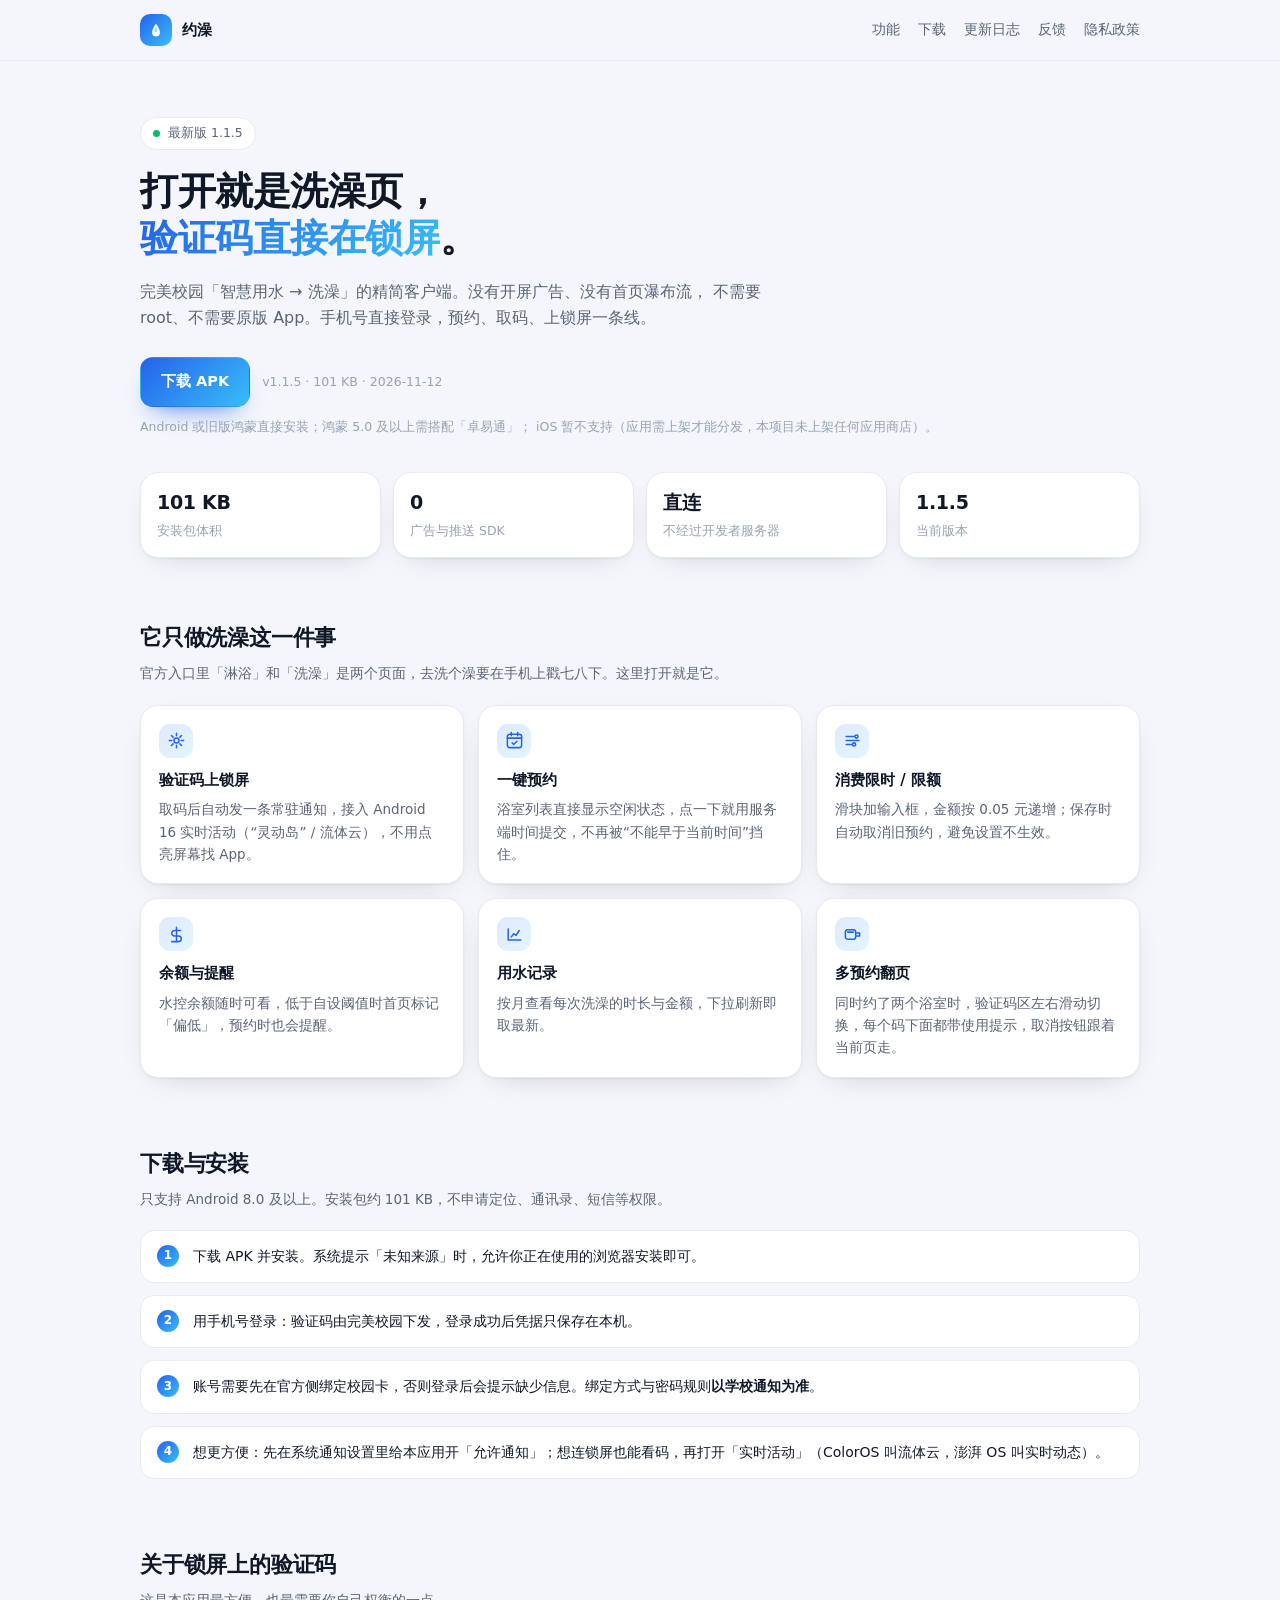
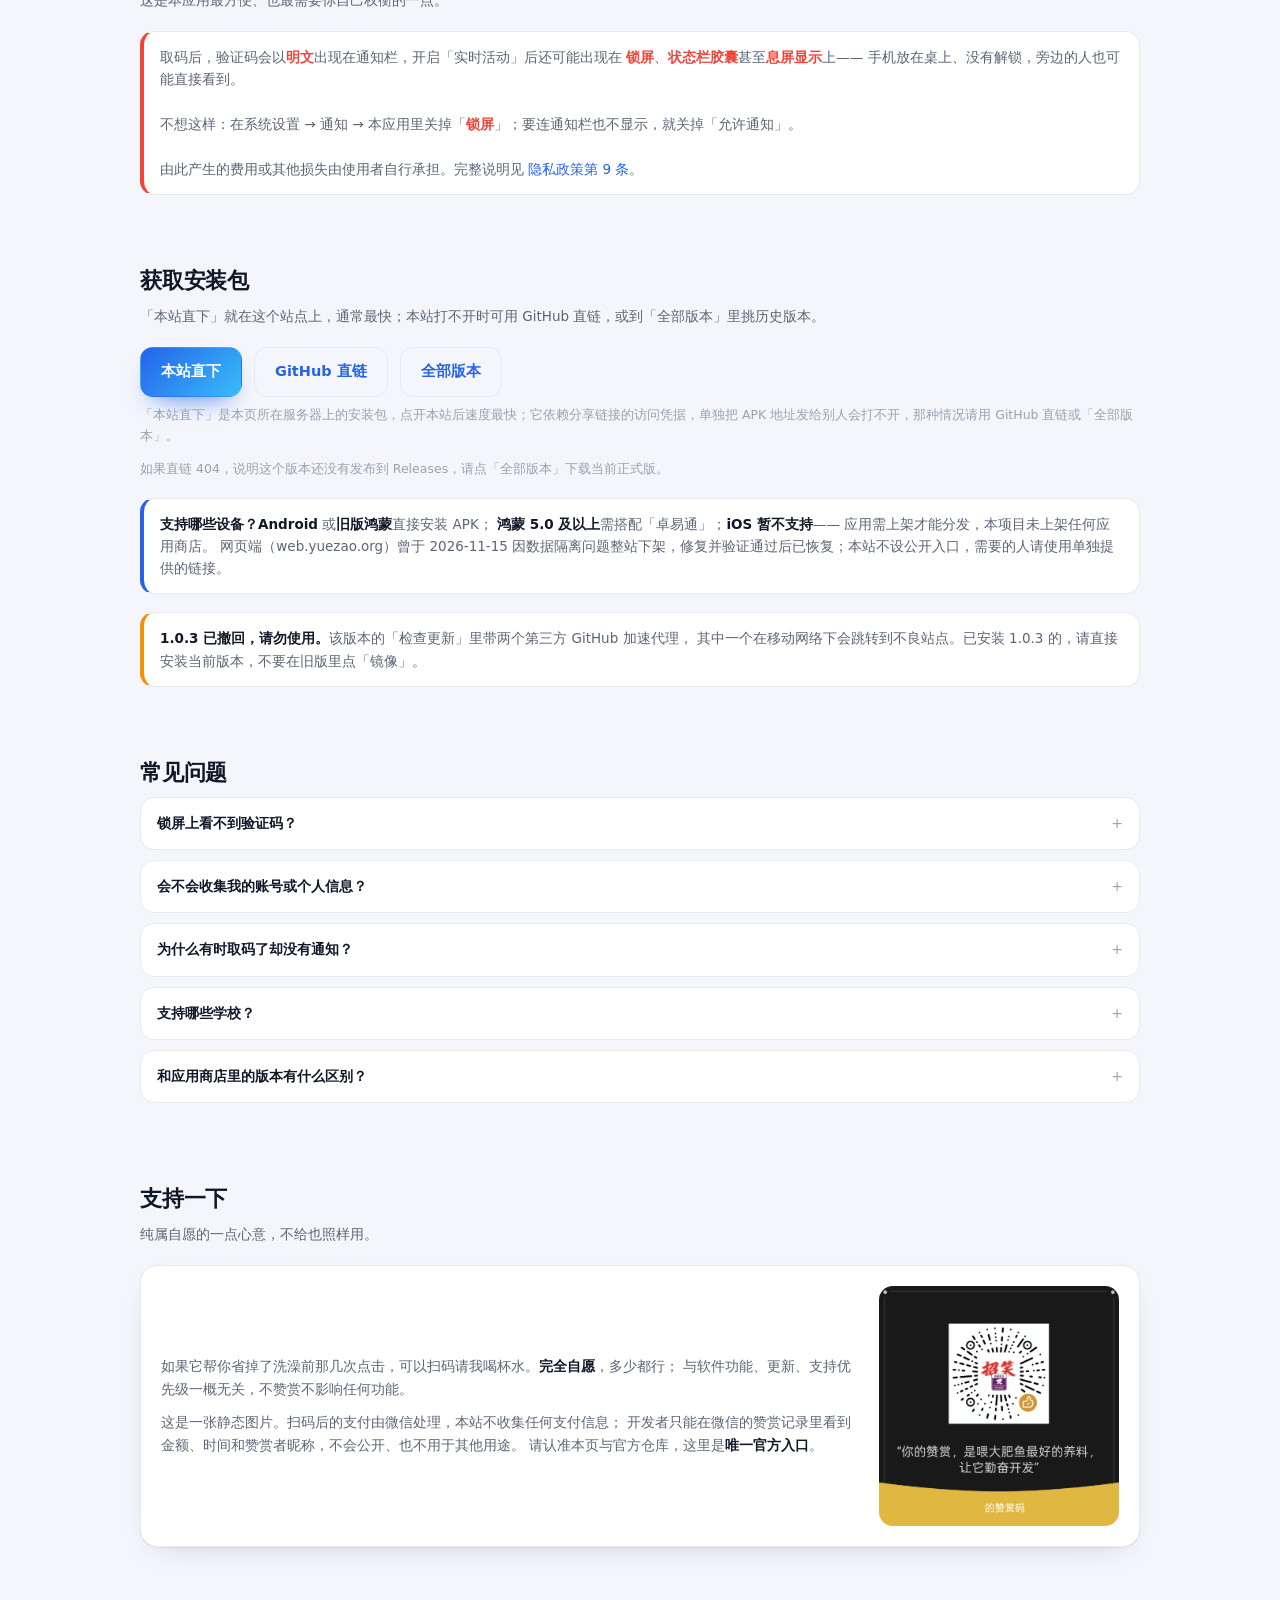
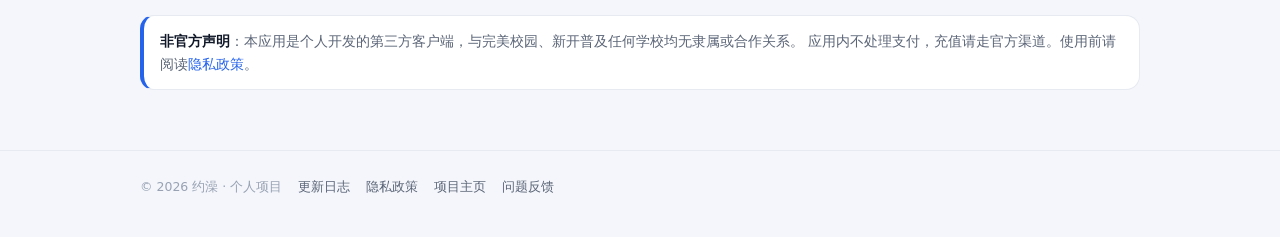
==== commit e52300f9: "fix(app): 网页端入口撤下，登录框预填改用本机记住的号码 2026-11-15 网页端因数据隔离事故整站下架，官网（site/index.html）同步撤掉 两处「网页端」按钮与推广文案，只保" ====
--- a/site/index.html
+++ b/site/index.html
@@ -43,12 +43,11 @@
     </p>
     <div class="cta">
       <a class="btn primary" id="dlLocal" href="#download" download>下载 APK</a>
-      <a class="btn ghost" href="https://web.yuezao.org">网页端</a>
       <span class="meta" id="dlMeta"></span>
     </div>
     <p class="meta" style="margin-top:10px">
       Android 或旧版鸿蒙直接安装；鸿蒙 5.0 及以上需搭配「卓易通」；
-      iOS 请用<a href="https://web.yuezao.org">网页端</a>（应用需上架才能分发，本项目未上架任何应用商店）。
+      iOS 暂不支持（应用需上架才能分发，本项目未上架任何应用商店）。
     </p>
 
     <div class="stats">
@@ -127,7 +126,6 @@
     <p class="sub">「本站直下」就在这个站点上，通常最快；本站打不开时可用 GitHub 直链，或到「全部版本」里挑历史版本。</p>
     <div class="cta" style="margin-top:8px">
       <a class="btn primary" id="dlLocal2" href="#" download>本站直下</a>
-      <a class="btn ghost" href="https://web.yuezao.org">网页端</a>
       <a class="btn ghost" id="dlPrimary2" href="#" target="_blank" rel="noopener">GitHub 直链</a>
       <a class="btn ghost" id="dlAll" href="#" target="_blank" rel="noopener">全部版本</a>
     </div>
@@ -136,10 +134,10 @@
 
     <div class="note" style="margin-top:18px">
       <strong>支持哪些设备？</strong><strong>Android</strong> 或<strong>旧版鸿蒙</strong>直接安装 APK；
-      <strong>鸿蒙 5.0 及以上</strong>需搭配「卓易通」；<strong>iOS</strong> 请直接使用<a href="https://web.yuezao.org">网页端</a>——
+      <strong>鸿蒙 5.0 及以上</strong>需搭配「卓易通」；<strong>iOS 暂不支持</strong>——
       应用需上架才能分发，本项目未上架任何应用商店。
-      网页端在 <a href="https://web.yuezao.org">web.yuezao.org</a>，是和本站分开的独立地址，手机浏览器打开就能用、支持「添加到主屏幕」；
-      登录票据加密后只存在你自己的浏览器里、服务端不保存账号数据，但请求会经过边缘网络，详见<a href="privacy-web.html">网页端隐私政策</a>。
+      网页端（web.yuezao.org）曾于 2026-11-15 因数据隔离问题整站下架，修复并验证通过后已恢复；本站不设公开入口，需要的人请使用单独提供的链接。
+      <!-- 若决定重新公开推广网页端，按 docs/INCIDENT-2026-11-15.md 的前置条件核对后，连同顶部两个「网页端」按钮一起恢复。 -->
     </div>
 
     <div class="note warn" style="margin-top:18px">
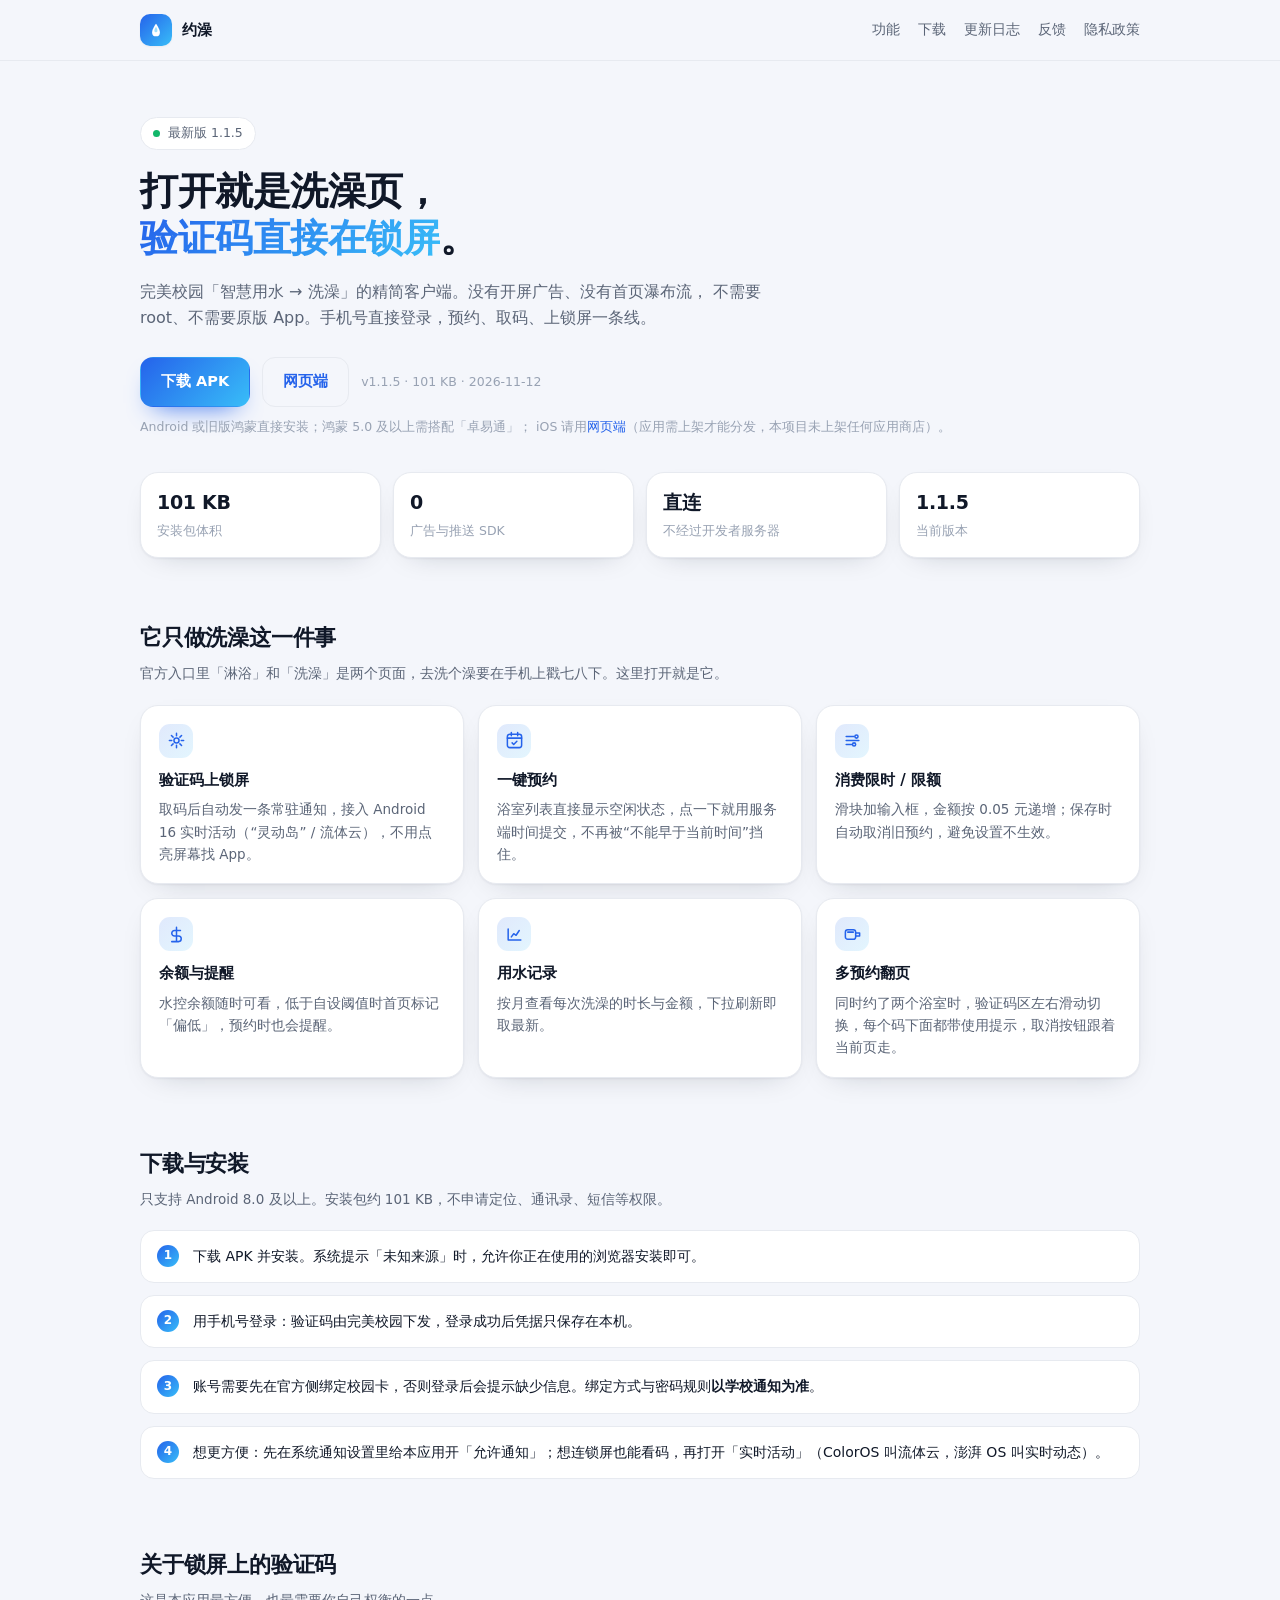
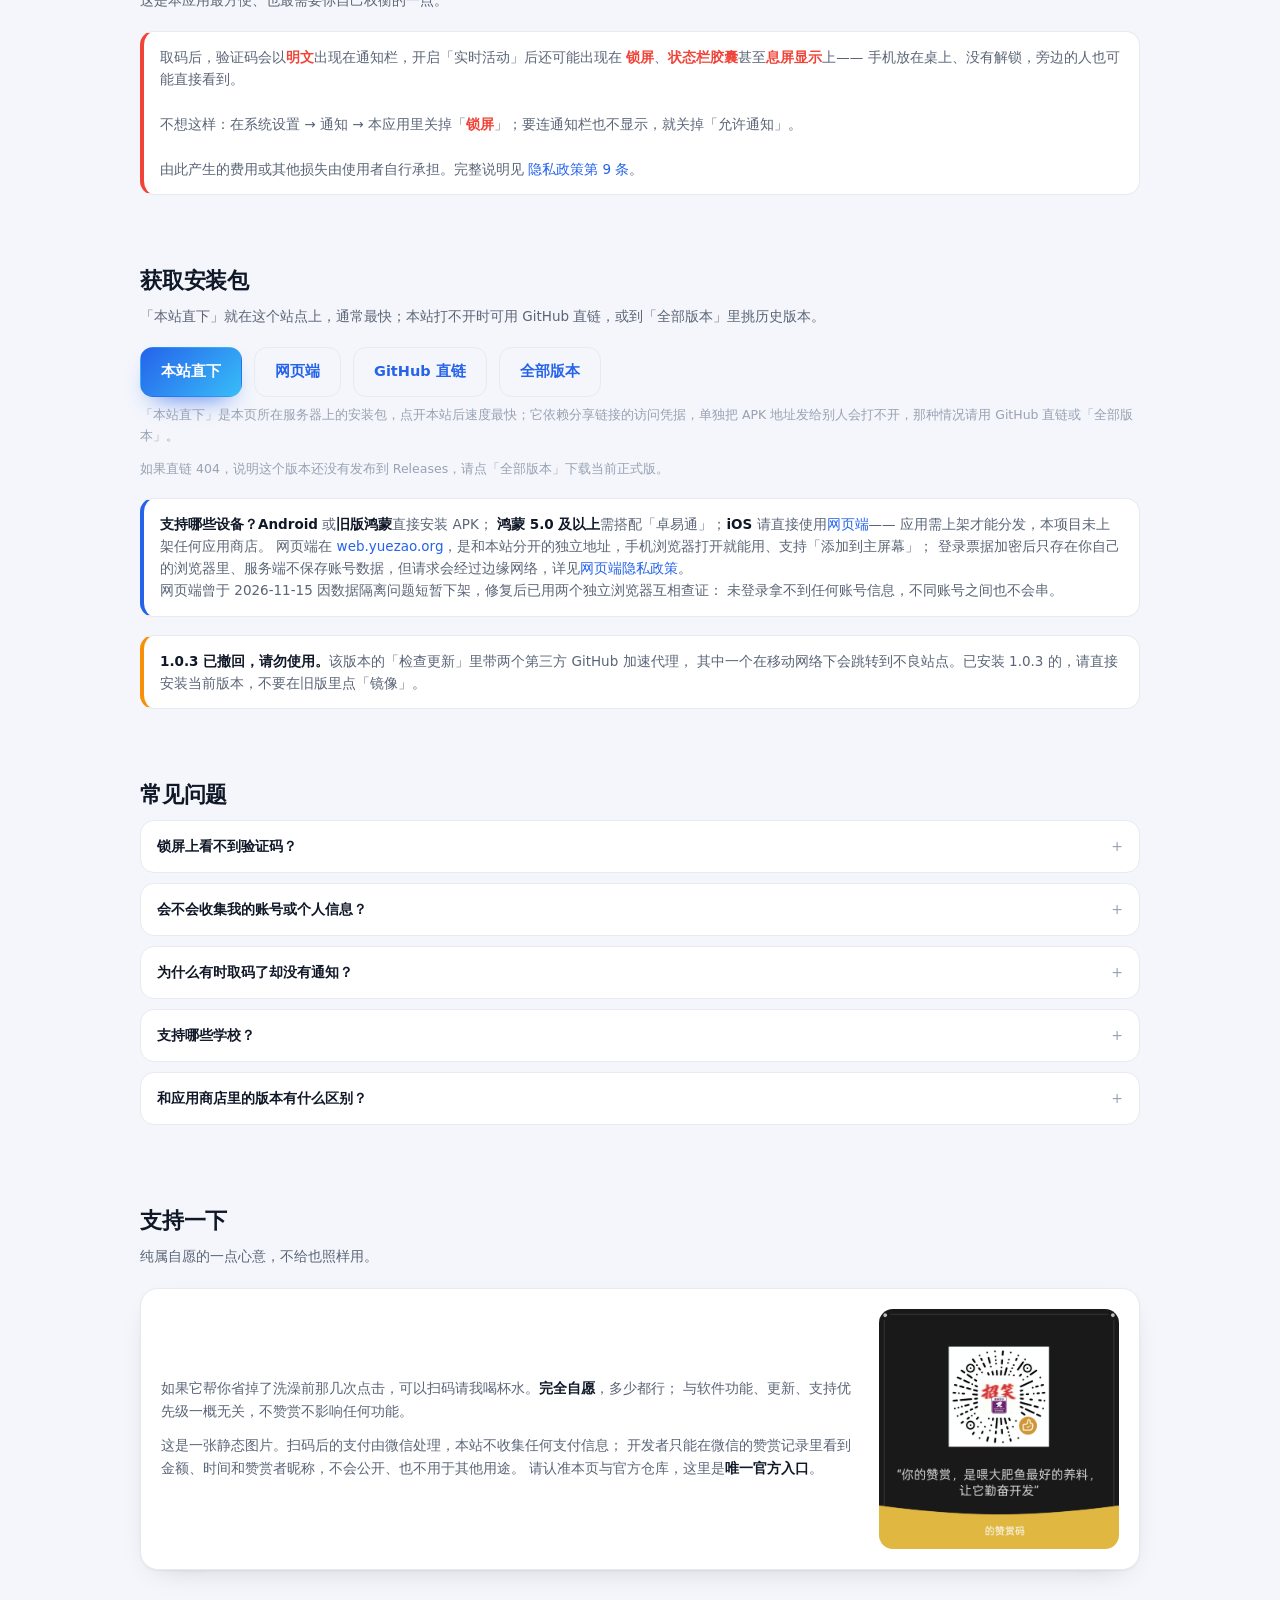
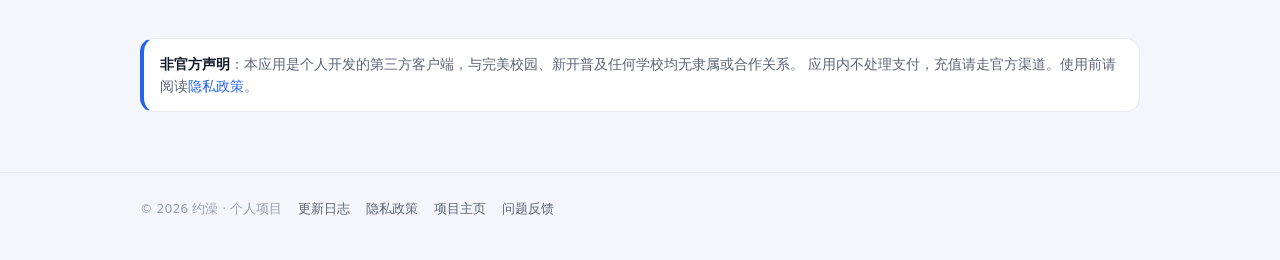
==== commit a5c74b8b: "feat(site): 官网恢复网页端公开入口 用户 2026-11-18 确认网页端已不再串号，同意按原位置公开。恢复 5 处 入口与文案：顶部主按钮、顶部 iOS 说明、下载区按钮、设备支持说明里" ====
--- a/site/index.html
+++ b/site/index.html
@@ -43,11 +43,12 @@
     </p>
     <div class="cta">
       <a class="btn primary" id="dlLocal" href="#download" download>下载 APK</a>
+      <a class="btn ghost" href="https://web.yuezao.org">网页端</a>
       <span class="meta" id="dlMeta"></span>
     </div>
     <p class="meta" style="margin-top:10px">
       Android 或旧版鸿蒙直接安装；鸿蒙 5.0 及以上需搭配「卓易通」；
-      iOS 暂不支持（应用需上架才能分发，本项目未上架任何应用商店）。
+      iOS 请用<a href="https://web.yuezao.org">网页端</a>（应用需上架才能分发，本项目未上架任何应用商店）。
     </p>
 
     <div class="stats">
@@ -126,6 +127,7 @@
     <p class="sub">「本站直下」就在这个站点上，通常最快；本站打不开时可用 GitHub 直链，或到「全部版本」里挑历史版本。</p>
     <div class="cta" style="margin-top:8px">
       <a class="btn primary" id="dlLocal2" href="#" download>本站直下</a>
+      <a class="btn ghost" href="https://web.yuezao.org">网页端</a>
       <a class="btn ghost" id="dlPrimary2" href="#" target="_blank" rel="noopener">GitHub 直链</a>
       <a class="btn ghost" id="dlAll" href="#" target="_blank" rel="noopener">全部版本</a>
     </div>
@@ -134,10 +136,12 @@
 
     <div class="note" style="margin-top:18px">
       <strong>支持哪些设备？</strong><strong>Android</strong> 或<strong>旧版鸿蒙</strong>直接安装 APK；
-      <strong>鸿蒙 5.0 及以上</strong>需搭配「卓易通」；<strong>iOS 暂不支持</strong>——
+      <strong>鸿蒙 5.0 及以上</strong>需搭配「卓易通」；<strong>iOS</strong> 请直接使用<a href="https://web.yuezao.org">网页端</a>——
       应用需上架才能分发，本项目未上架任何应用商店。
-      网页端（web.yuezao.org）曾于 2026-11-15 因数据隔离问题整站下架，修复并验证通过后已恢复；本站不设公开入口，需要的人请使用单独提供的链接。
-      <!-- 若决定重新公开推广网页端，按 docs/INCIDENT-2026-11-15.md 的前置条件核对后，连同顶部两个「网页端」按钮一起恢复。 -->
+      网页端在 <a href="https://web.yuezao.org">web.yuezao.org</a>，是和本站分开的独立地址，手机浏览器打开就能用、支持「添加到主屏幕」；
+      登录票据加密后只存在你自己的浏览器里、服务端不保存账号数据，但请求会经过边缘网络，详见<a href="privacy-web.html">网页端隐私政策</a>。<br>
+      网页端曾于 2026-11-15 因数据隔离问题短暂下架，修复后已用两个独立浏览器互相查证：
+      未登录拿不到任何账号信息，不同账号之间也不会串。
     </div>
 
     <div class="note warn" style="margin-top:18px">
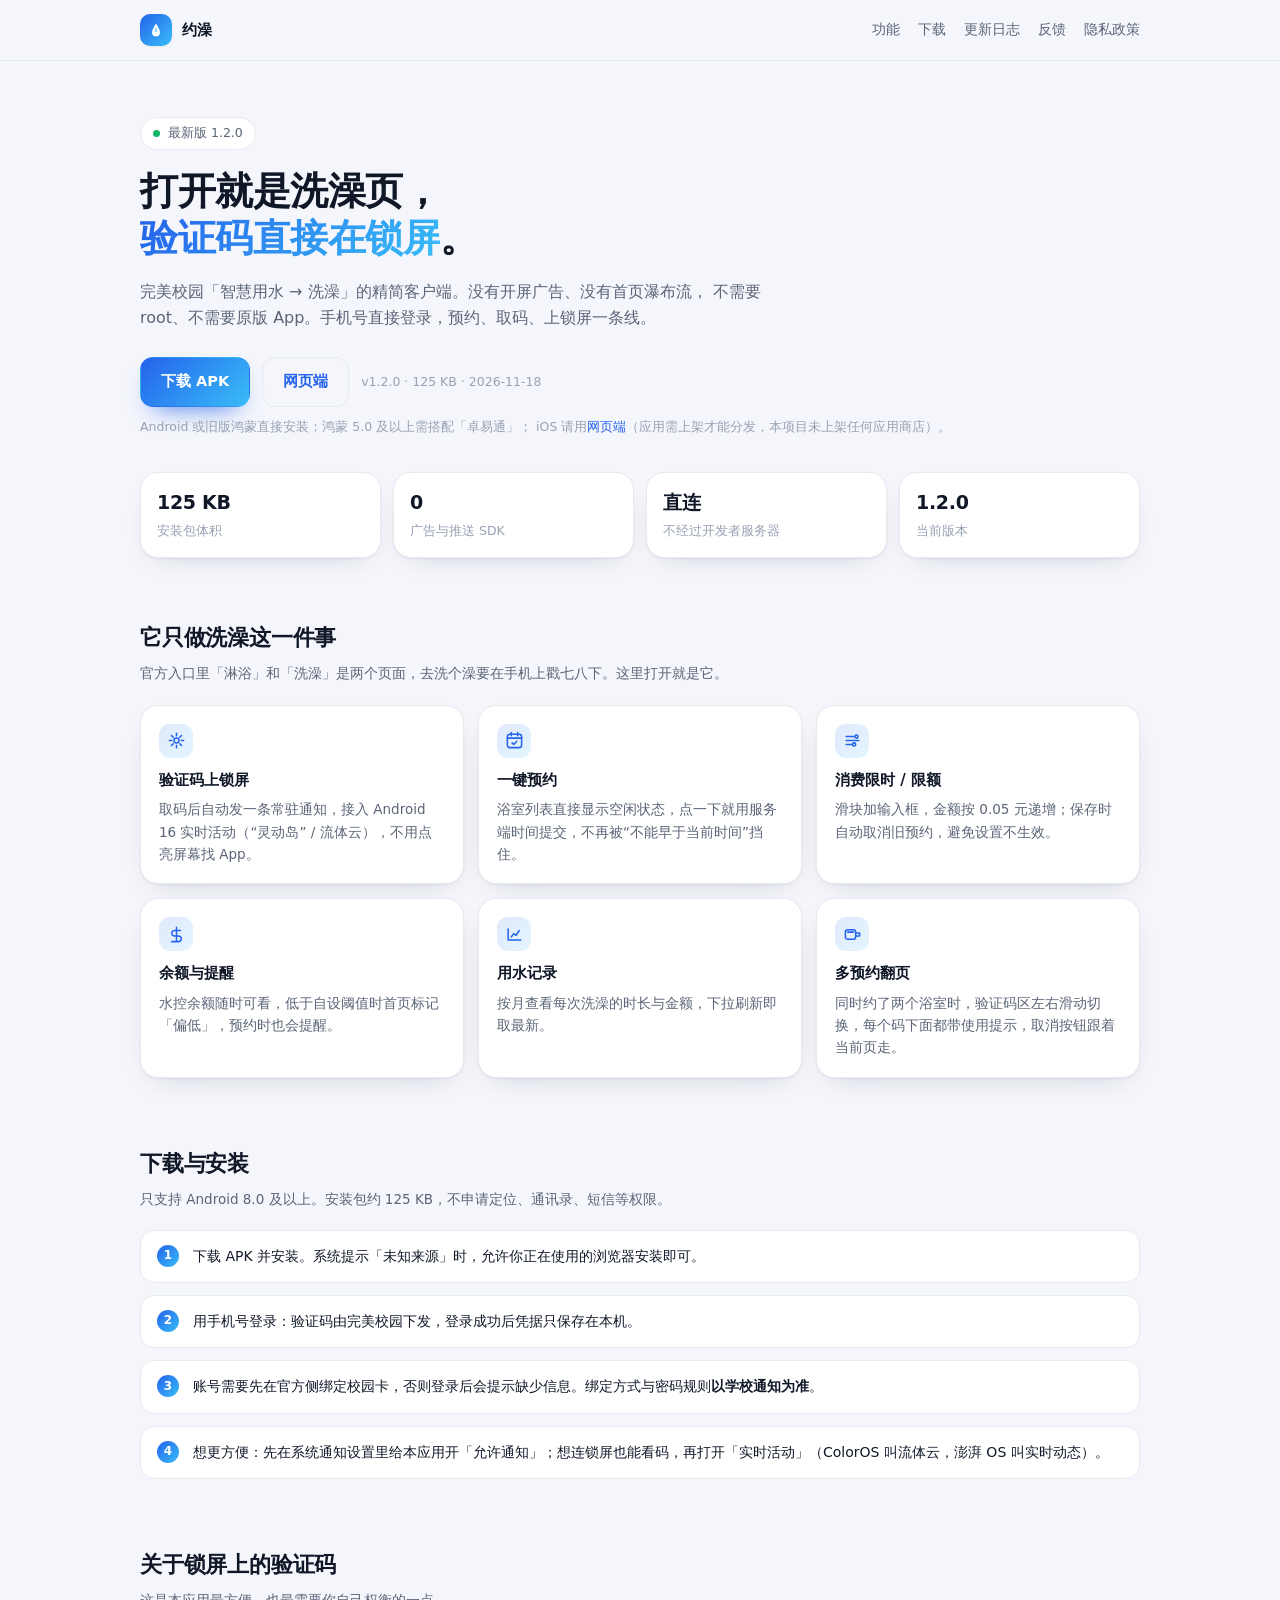
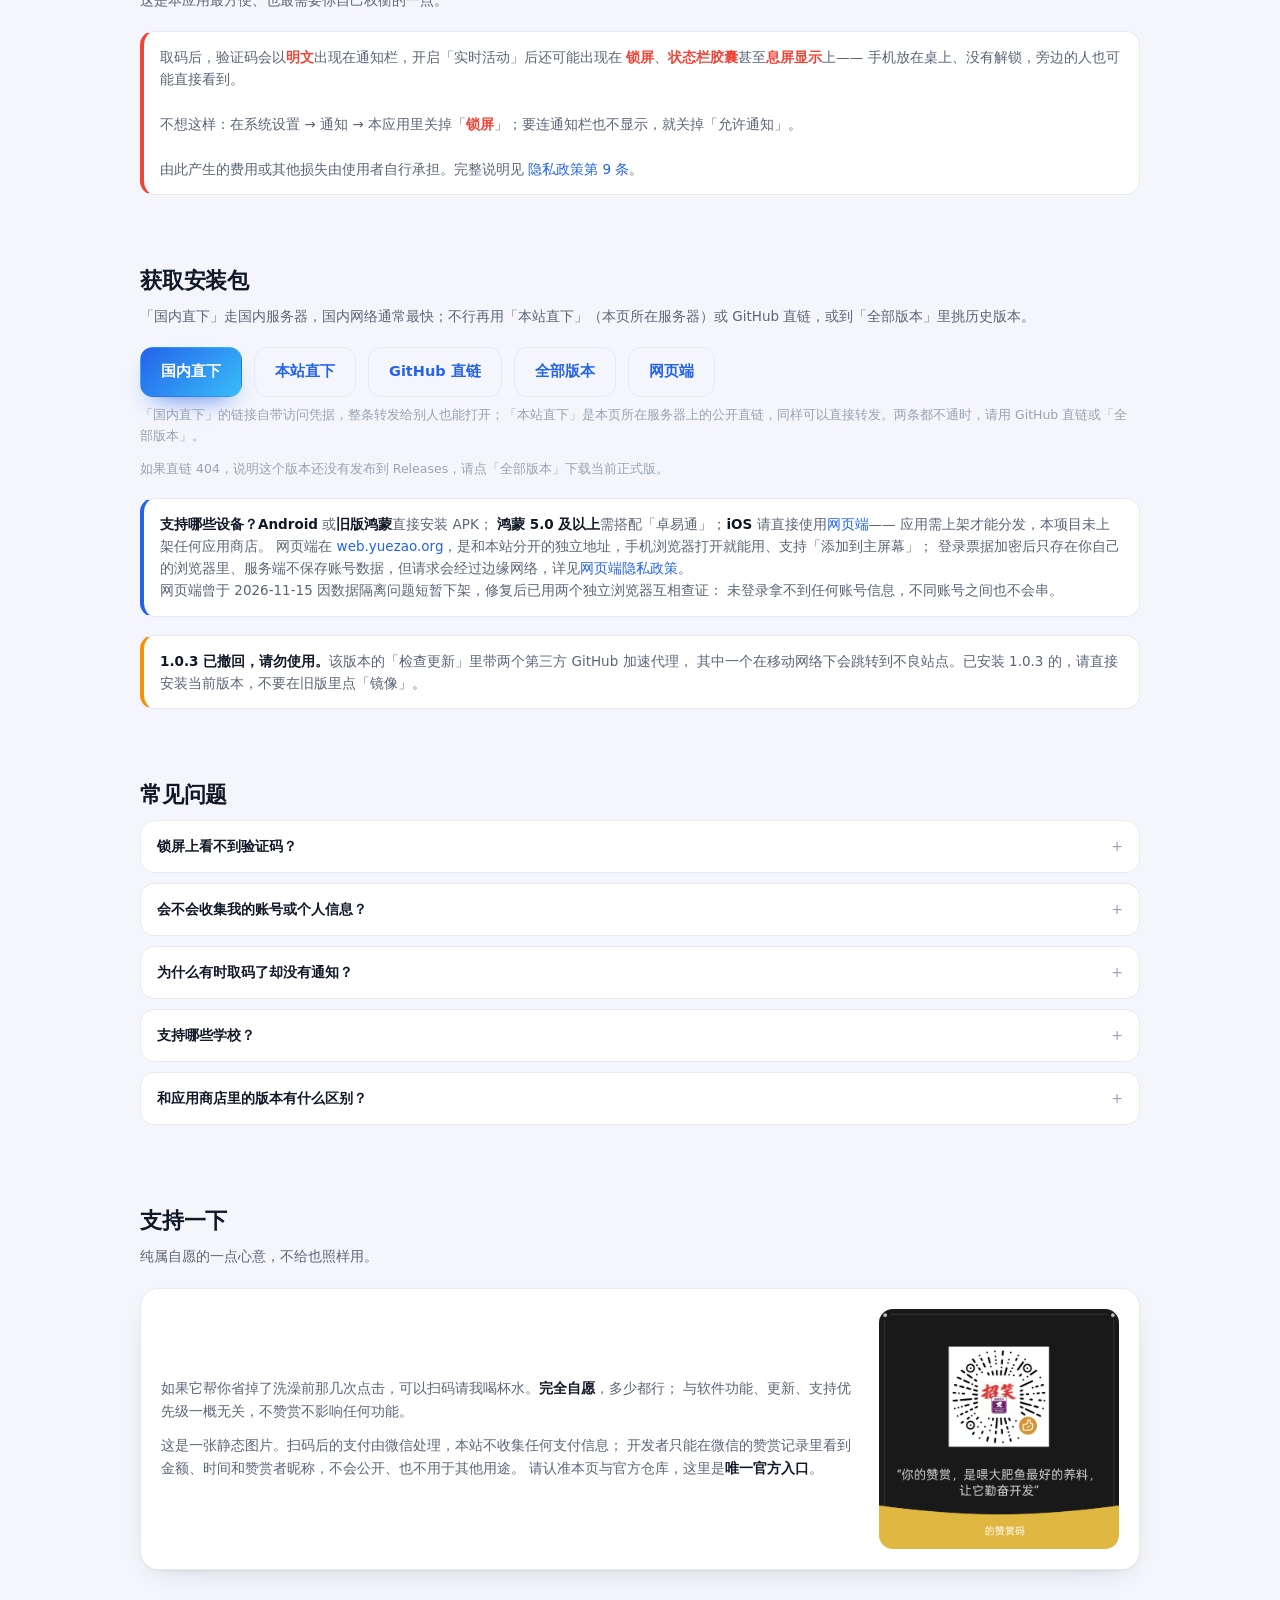
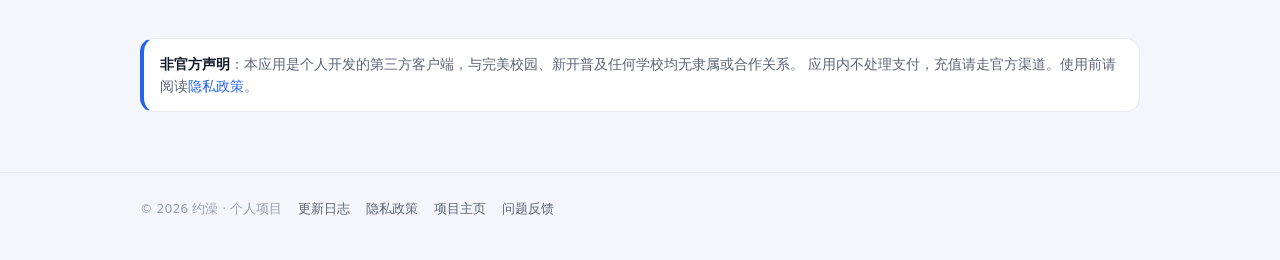
==== commit a27d8f7e: "feat(site): 下载区改「国内直下」主按钮（带码直连），本站直下降为备用 - 旧说明句「它依赖分享链接的访问凭据…」写于官网还在 zhishui-site   带码时代的本站直下，搬到 yue" ====
--- a/site/index.html
+++ b/site/index.html
@@ -42,7 +42,7 @@
       不需要 root、不需要原版 App。手机号直接登录，预约、取码、上锁屏一条线。
     </p>
     <div class="cta">
-      <a class="btn primary" id="dlLocal" href="#download" download>下载 APK</a>
+      <a class="btn primary" id="dlCn" href="#download" download>下载 APK</a>
       <a class="btn ghost" href="https://web.yuezao.org">网页端</a>
       <span class="meta" id="dlMeta"></span>
     </div>
@@ -124,14 +124,15 @@
 
   <section class="block" id="download">
     <h2>获取安装包</h2>
-    <p class="sub">「本站直下」就在这个站点上，通常最快；本站打不开时可用 GitHub 直链，或到「全部版本」里挑历史版本。</p>
+    <p class="sub">「国内直下」走国内服务器，国内网络通常最快；不行再用「本站直下」（本页所在服务器）或 GitHub 直链，或到「全部版本」里挑历史版本。</p>
     <div class="cta" style="margin-top:8px">
-      <a class="btn primary" id="dlLocal2" href="#" download>本站直下</a>
-      <a class="btn ghost" href="https://web.yuezao.org">网页端</a>
+      <a class="btn primary" id="dlCn2" href="#" download>国内直下</a>
+      <a class="btn ghost" id="dlSite" href="#" download>本站直下</a>
       <a class="btn ghost" id="dlPrimary2" href="#" target="_blank" rel="noopener">GitHub 直链</a>
       <a class="btn ghost" id="dlAll" href="#" target="_blank" rel="noopener">全部版本</a>
-    </div>
-    <p class="meta" style="margin-top:8px">「本站直下」是本页所在服务器上的安装包，点开本站后速度最快；它依赖分享链接的访问凭据，单独把 APK 地址发给别人会打不开，那种情况请用 GitHub 直链或「全部版本」。</p>
+      <a class="btn ghost" href="https://web.yuezao.org">网页端</a>
+    </div>
+    <p class="meta" style="margin-top:8px">「国内直下」的链接自带访问凭据，整条转发给别人也能打开；「本站直下」是本页所在服务器上的公开直链，同样可以直接转发。两条都不通时，请用 GitHub 直链或「全部版本」。</p>
     <p class="meta" id="dlNote" style="margin-top:12px"></p>
 
     <div class="note" style="margin-top:18px">
@@ -236,10 +237,14 @@
   set('dlMeta', (L.version ? 'v' + L.version + ' · ' : '') + kb + (L.date ? ' · ' + L.date : ''));
   set('dlNote', '如果直链 404，说明这个版本还没有发布到 Releases，请点「全部版本」下载当前正式版。');
 
-  /* 本站直下：相对路径，靠页面本身的访问凭据取文件 */
+  /* 国内直下：国内服务器（WorkBuddy 托管）上的安装包，链接自带分享码，
+     整条转发给别人也能打开；没配 cnBase 时退回 GitHub 直链。 */
+  var cn = S.cnBase ? (S.cnBase + '/' + apk + (S.cnQuery || '')) : dl;
+  /* 本站直下：相对路径，与页面同一域名（yuezao.org），公开直链 */
   var local = L.localPath ? L.localPath : apk;
-  ['dlLocal', 'dlLocal2'].forEach(function (id) { href(id, local); });
-  ['dlPrimary', 'dlPrimary2'].forEach(function (id) { if (id !== 'dlLocal') href(id, dl); });
+  ['dlCn', 'dlCn2'].forEach(function (id) { href(id, cn); });
+  href('dlSite', local);
+  href('dlPrimary2', dl);
   href('dlAll', base + '/releases');
   href('footRepo', base);
   href('footIssue', S.contact || (base + '/issues'));
